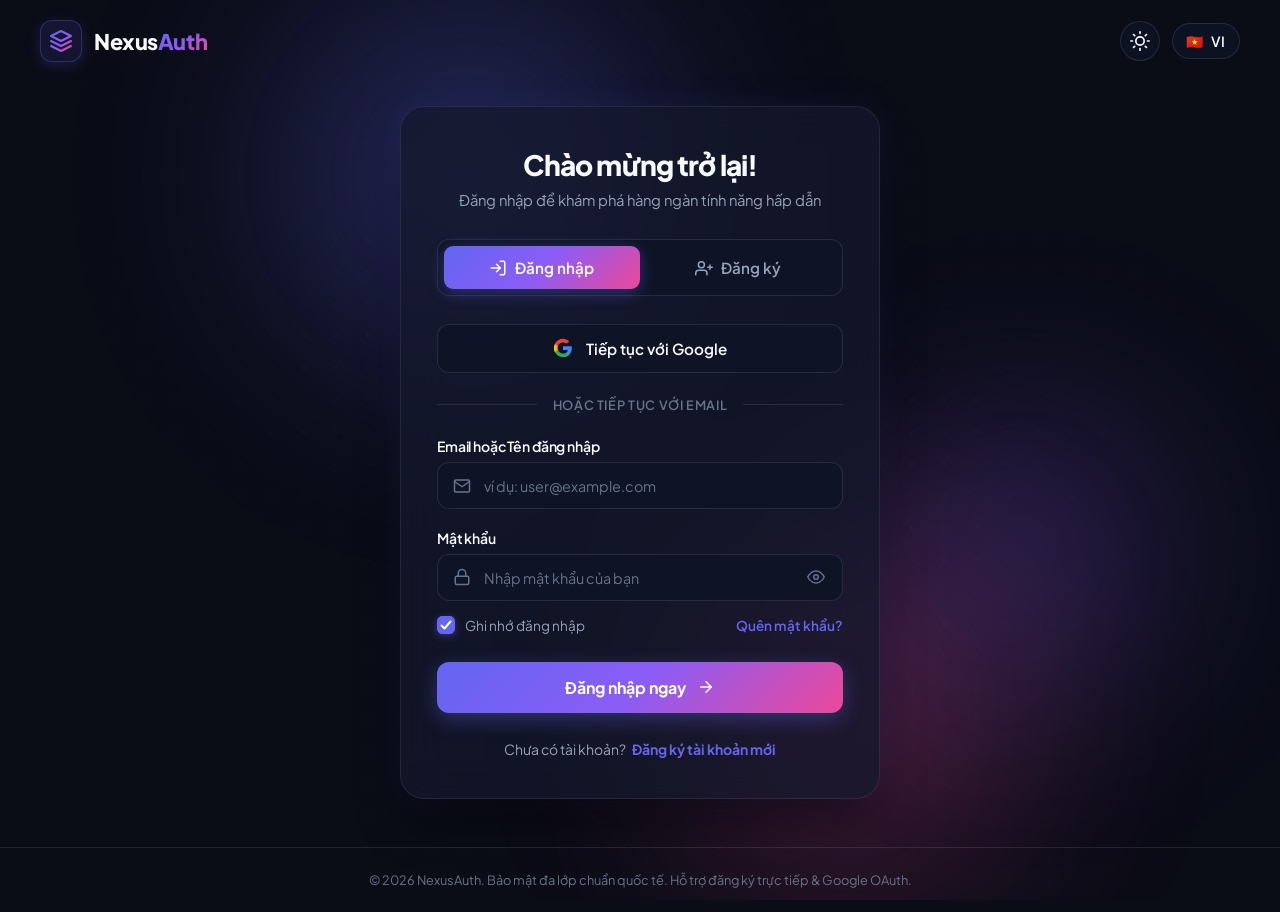
==== index.html @ 8d7abe63 "feat: init authentication system with Google OAuth and modern glassmorphism UI" ====
<!DOCTYPE html>
<html lang="vi" data-theme="dark">
<head>
  <meta charset="UTF-8">
  <meta name="viewport" content="width=device-width, initial-scale=1.0">
  <meta name="description" content="Trang đăng nhập và đăng ký tài khoản hiện đại, an toàn. Hỗ trợ đăng nhập nhanh bằng Google hoặc tạo tài khoản mới với email.">
  <meta name="keywords" content="đăng nhập, đăng ký, google sign-in, authentication, nexus auth">
  <meta name="author" content="NexusAuth Team">
  <title>NexusAuth - Đăng Nhập & Đăng Ký Tài Khoản</title>

  <!-- Google Fonts: Plus Jakarta Sans -->
  <link rel="preconnect" href="https://fonts.googleapis.com">
  <link rel="preconnect" href="https://fonts.gstatic.com" crossorigin>
  <link href="https://fonts.googleapis.com/css2?family=Plus+Jakarta+Sans:wght@300;400;500;600;700;800&display=swap" rel="stylesheet">

  <link rel="stylesheet" href="style.css">
</head>
<body>

  <!-- Dynamic Animated Background Elements -->
  <div class="ambient-bg" aria-hidden="true">
    <div class="glow-orb orb-1"></div>
    <div class="glow-orb orb-2"></div>
    <div class="glow-orb orb-3"></div>
    <div class="grid-overlay"></div>
  </div>

  <!-- Top Navigation Bar -->
  <header class="app-header">
    <div class="brand-container">
      <div class="brand-logo" id="brand-logo">
        <svg width="24" height="24" viewBox="0 0 24 24" fill="none" xmlns="http://www.w3.org/2000/svg">
          <path d="M12 2L2 7L12 12L22 7L12 2Z" stroke="url(#logo-grad)" stroke-width="2" stroke-linecap="round" stroke-linejoin="round"/>
          <path d="M2 17L12 22L22 17" stroke="url(#logo-grad)" stroke-width="2" stroke-linecap="round" stroke-linejoin="round"/>
          <path d="M2 12L12 17L22 12" stroke="url(#logo-grad)" stroke-width="2" stroke-linecap="round" stroke-linejoin="round"/>
          <defs>
            <linearGradient id="logo-grad" x1="2" y1="2" x2="22" y2="22" gradientUnits="userSpaceOnUse">
              <stop stop-color="#6366F1"/>
              <stop offset="0.5" stop-color="#8B5CF6"/>
              <stop offset="1" stop-color="#EC4899"/>
            </linearGradient>
          </defs>
        </svg>
      </div>
      <span class="brand-name">Nexus<span class="brand-accent">Auth</span></span>
    </div>

    <div class="header-actions">
      <!-- Theme Switcher -->
      <button class="icon-btn" id="theme-toggle" title="Đổi giao diện Sáng / Tối" aria-label="Đổi giao diện">
        <svg class="sun-icon" width="20" height="20" viewBox="0 0 24 24" fill="none" stroke="currentColor" stroke-width="2" stroke-linecap="round" stroke-linejoin="round">
          <circle cx="12" cy="12" r="5"></circle>
          <line x1="12" y1="1" x2="12" y2="3"></line>
          <line x1="12" y1="21" x2="12" y2="23"></line>
          <line x1="4.22" y1="4.22" x2="5.64" y2="5.64"></line>
          <line x1="18.36" y1="18.36" x2="19.78" y2="19.78"></line>
          <line x1="1" y1="12" x2="3" y2="12"></line>
          <line x1="21" y1="12" x2="23" y2="12"></line>
          <line x1="4.22" y1="19.78" x2="5.64" y2="18.36"></line>
          <line x1="18.36" y1="5.64" x2="19.78" y2="4.22"></line>
        </svg>
        <svg class="moon-icon" width="20" height="20" viewBox="0 0 24 24" fill="none" stroke="currentColor" stroke-width="2" stroke-linecap="round" stroke-linejoin="round">
          <path d="M21 12.79A9 9 0 1 1 11.21 3 7 7 0 0 0 21 12.79z"></path>
        </svg>
      </button>

      <!-- Language Switcher Pill -->
      <button class="lang-pill" id="lang-toggle" title="Chuyển đổi ngôn ngữ">
        <span class="lang-flag">🇻🇳</span>
        <span class="lang-text">VI</span>
      </button>
    </div>
  </header>

  <!-- Main Authentication Container -->
  <main class="main-wrapper">

    <!-- Card: Authentication (Login & Register) -->
    <section class="auth-card" id="auth-card">

      <!-- Header within Card -->
      <div class="card-header">
        <h1 class="card-title" id="card-main-title">Chào mừng trở lại!</h1>
        <p class="card-subtitle" id="card-sub-title">Đăng nhập để khám phá hàng ngàn tính năng hấp dẫn</p>
      </div>

      <!-- Tab Switcher Segmented Control -->
      <div class="tabs-container" role="tablist" aria-label="Chọn hình thức xác thực">
        <div class="tab-glider" id="tab-glider"></div>
        <button class="tab-btn active" id="tab-login" role="tab" aria-selected="true" aria-controls="form-login">
          <svg width="18" height="18" viewBox="0 0 24 24" fill="none" stroke="currentColor" stroke-width="2" stroke-linecap="round" stroke-linejoin="round">
            <path d="M15 3h4a2 2 0 0 1 2 2v14a2 2 0 0 1-2 2h-4"></path>
            <polyline points="10 17 15 12 10 7"></polyline>
            <line x1="15" y1="12" x2="3" y2="12"></line>
          </svg>
          <span>Đăng nhập</span>
        </button>
        <button class="tab-btn" id="tab-register" role="tab" aria-selected="false" aria-controls="form-register">
          <svg width="18" height="18" viewBox="0 0 24 24" fill="none" stroke="currentColor" stroke-width="2" stroke-linecap="round" stroke-linejoin="round">
            <path d="M16 21v-2a4 4 0 0 0-4-4H5a4 4 0 0 0-4 4v2"></path>
            <circle cx="8.5" cy="7.5" r="4"></circle>
            <line x1="20" y1="8" x2="20" y2="14"></line>
            <line x1="23" y1="11" x2="17" y2="11"></line>
          </svg>
          <span>Đăng ký</span>
        </button>
      </div>

      <!-- Social Login: Google Button -->
      <div class="social-auth-section">
        <button type="button" class="google-btn" id="btn-google-auth">
          <svg class="google-svg" viewBox="0 0 24 24" width="20" height="20" xmlns="http://www.w3.org/2000/svg">
            <path d="M22.56 12.25c0-.78-.07-1.53-.2-2.25H12v4.26h5.92c-.26 1.37-1.04 2.53-2.21 3.31v2.77h3.57c2.08-1.92 3.28-4.74 3.28-8.09z" fill="#4285F4"/>
            <path d="M12 23c2.97 0 5.46-.98 7.28-2.66l-3.57-2.77c-.98.66-2.23 1.06-3.71 1.06-2.86 0-5.29-1.93-6.16-4.53H2.18v2.84C3.99 20.53 7.7 23 12 23z" fill="#34A853"/>
            <path d="M5.84 14.09c-.22-.66-.35-1.36-.35-2.09s.13-1.43.35-2.09V7.06H2.18C1.43 8.55 1 10.22 1 12s.43 3.45 1.18 4.94l2.85-2.22.81-.63z" fill="#FBBC05"/>
            <path d="M12 5.38c1.62 0 3.06.56 4.21 1.64l3.15-3.15C17.45 2.09 14.97 1 12 1 7.7 1 3.99 3.47 2.18 7.06l3.66 2.84c.87-2.6 3.3-4.52 6.16-4.52z" fill="#EA4335"/>
          </svg>
          <span id="google-btn-label">Tiếp tục với Google</span>
        </button>
      </div>

      <!-- Divider -->
      <div class="divider">
        <span class="divider-line"></span>
        <span class="divider-text" id="divider-text">hoặc tiếp tục với email</span>
        <span class="divider-line"></span>
      </div>

      <!-- Form 1: LOGIN -->
      <form class="auth-form active" id="form-login" novalidate>
        <!-- Email / Username Input -->
        <div class="input-group" id="login-email-group">
          <label for="login-email" class="input-label">Email hoặc Tên đăng nhập</label>
          <div class="input-field-wrapper">
            <span class="input-icon">
              <svg width="18" height="18" viewBox="0 0 24 24" fill="none" stroke="currentColor" stroke-width="2" stroke-linecap="round" stroke-linejoin="round">
                <path d="M4 4h16c1.1 0 2 .9 2 2v12c0 1.1-.9 2-2 2H4c-1.1 0-2-.9-2-2V6c0-1.1.9-2 2-2z"></path>
                <polyline points="22,6 12,13 2,6"></polyline>
              </svg>
            </span>
            <input 
              type="text" 
              id="login-email" 
              class="form-input" 
              placeholder="ví dụ: user@example.com" 
              autocomplete="username" 
              required
            >
          </div>
          <span class="input-error-msg" id="login-email-error"></span>
        </div>

        <!-- Password Input -->
        <div class="input-group" id="login-password-group">
          <label for="login-password" class="input-label">Mật khẩu</label>
          <div class="input-field-wrapper">
            <span class="input-icon">
              <svg width="18" height="18" viewBox="0 0 24 24" fill="none" stroke="currentColor" stroke-width="2" stroke-linecap="round" stroke-linejoin="round">
                <rect x="3" y="11" width="18" height="11" rx="2" ry="2"></rect>
                <path d="M7 11V7a5 5 0 0 1 10 0v4"></path>
              </svg>
            </span>
            <input 
              type="password" 
              id="login-password" 
              class="form-input" 
              placeholder="Nhập mật khẩu của bạn" 
              autocomplete="current-password" 
              required
            >
            <button type="button" class="btn-toggle-pw" id="toggle-login-pw" aria-label="Hiện/ẩn mật khẩu">
              <svg class="icon-eye-open" width="18" height="18" viewBox="0 0 24 24" fill="none" stroke="currentColor" stroke-width="2" stroke-linecap="round" stroke-linejoin="round">
                <path d="M1 12s4-8 11-8 11 8 11 8-4 8-11 8-11-8-11-8z"></path>
                <circle cx="12" cy="12" r="3"></circle>
              </svg>
              <svg class="icon-eye-closed" width="18" height="18" viewBox="0 0 24 24" fill="none" stroke="currentColor" stroke-width="2" stroke-linecap="round" stroke-linejoin="round" style="display:none;">
                <path d="M17.94 17.94A10.07 10.07 0 0 1 12 20c-7 0-11-8-11-8a18.45 18.45 0 0 1 5.06-5.94M9.9 4.24A9.12 9.12 0 0 1 12 4c7 0 11 8 11 8a18.5 18.5 0 0 1-2.16 3.19m-6.72-1.07a3 3 0 1 1-4.24-4.24"></path>
                <line x1="1" y1="1" x2="23" y2="23"></line>
              </svg>
            </button>
          </div>
          <span class="input-error-msg" id="login-password-error"></span>
        </div>

        <!-- Remember Me & Forgot Password Row -->
        <div class="form-options">
          <label class="custom-checkbox">
            <input type="checkbox" id="remember-me" checked>
            <span class="checkbox-box">
              <svg width="12" height="10" viewBox="0 0 12 10" fill="none" stroke="currentColor" stroke-width="2" stroke-linecap="round" stroke-linejoin="round">
                <polyline points="1.5 5.5 4.5 8.5 10.5 1.5"></polyline>
              </svg>
            </span>
            <span class="checkbox-label">Ghi nhớ đăng nhập</span>
          </label>
          <a href="#" class="forgot-link" id="link-forgot-pw">Quên mật khẩu?</a>
        </div>

        <!-- Submit Button -->
        <button type="submit" class="submit-btn" id="btn-submit-login">
          <span class="btn-text">Đăng nhập ngay</span>
          <span class="btn-loader" style="display:none;">
            <svg class="spinner" viewBox="0 0 24 24">
              <circle class="path" cx="12" cy="12" r="10" fill="none" stroke-width="3"></circle>
            </svg>
          </span>
          <svg class="btn-arrow" width="18" height="18" viewBox="0 0 24 24" fill="none" stroke="currentColor" stroke-width="2" stroke-linecap="round" stroke-linejoin="round">
            <line x1="5" y1="12" x2="19" y2="12"></line>
            <polyline points="12 5 19 12 12 19"></polyline>
          </svg>
        </button>

        <!-- Switch Tab Hint -->
        <p class="form-switch-prompt">
          Chưa có tài khoản? 
          <a href="#" class="switch-link" id="link-to-register">Đăng ký tài khoản mới</a>
        </p>
      </form>

      <!-- Form 2: REGISTER -->
      <form class="auth-form" id="form-register" novalidate>
        <!-- Full Name Input -->
        <div class="input-group" id="reg-name-group">
          <label for="reg-name" class="input-label">Họ và tên</label>
          <div class="input-field-wrapper">
            <span class="input-icon">
              <svg width="18" height="18" viewBox="0 0 24 24" fill="none" stroke="currentColor" stroke-width="2" stroke-linecap="round" stroke-linejoin="round">
                <path d="M20 21v-2a4 4 0 0 0-4-4H8a4 4 0 0 0-4 4v2"></path>
                <circle cx="12" cy="7" r="4"></circle>
              </svg>
            </span>
            <input 
              type="text" 
              id="reg-name" 
              class="form-input" 
              placeholder="ví dụ: Nguyễn Văn An" 
              autocomplete="name" 
              required
            >
          </div>
          <span class="input-error-msg" id="reg-name-error"></span>
        </div>

        <!-- Email Input -->
        <div class="input-group" id="reg-email-group">
          <label for="reg-email" class="input-label">Địa chỉ Email</label>
          <div class="input-field-wrapper">
            <span class="input-icon">
              <svg width="18" height="18" viewBox="0 0 24 24" fill="none" stroke="currentColor" stroke-width="2" stroke-linecap="round" stroke-linejoin="round">
                <path d="M4 4h16c1.1 0 2 .9 2 2v12c0 1.1-.9 2-2 2H4c-1.1 0-2-.9-2-2V6c0-1.1.9-2 2-2z"></path>
                <polyline points="22,6 12,13 2,6"></polyline>
              </svg>
            </span>
            <input 
              type="email" 
              id="reg-email" 
              class="form-input" 
              placeholder="ví dụ: name@domain.com" 
              autocomplete="email" 
              required
            >
          </div>
          <span class="input-error-msg" id="reg-email-error"></span>
        </div>

        <!-- Password Input -->
        <div class="input-group" id="reg-password-group">
          <label for="reg-password" class="input-label">Mật khẩu mới</label>
          <div class="input-field-wrapper">
            <span class="input-icon">
              <svg width="18" height="18" viewBox="0 0 24 24" fill="none" stroke="currentColor" stroke-width="2" stroke-linecap="round" stroke-linejoin="round">
                <rect x="3" y="11" width="18" height="11" rx="2" ry="2"></rect>
                <path d="M7 11V7a5 5 0 0 1 10 0v4"></path>
              </svg>
            </span>
            <input 
              type="password" 
              id="reg-password" 
              class="form-input" 
              placeholder="Tối thiểu 8 ký tự, có số và chữ hoa" 
              autocomplete="new-password" 
              required
            >
            <button type="button" class="btn-toggle-pw" id="toggle-reg-pw" aria-label="Hiện/ẩn mật khẩu">
              <svg class="icon-eye-open" width="18" height="18" viewBox="0 0 24 24" fill="none" stroke="currentColor" stroke-width="2" stroke-linecap="round" stroke-linejoin="round">
                <path d="M1 12s4-8 11-8 11 8 11 8-4 8-11 8-11-8-11-8z"></path>
                <circle cx="12" cy="12" r="3"></circle>
              </svg>
              <svg class="icon-eye-closed" width="18" height="18" viewBox="0 0 24 24" fill="none" stroke="currentColor" stroke-width="2" stroke-linecap="round" stroke-linejoin="round" style="display:none;">
                <path d="M17.94 17.94A10.07 10.07 0 0 1 12 20c-7 0-11-8-11-8a18.45 18.45 0 0 1 5.06-5.94M9.9 4.24A9.12 9.12 0 0 1 12 4c7 0 11 8 11 8a18.5 18.5 0 0 1-2.16 3.19m-6.72-1.07a3 3 0 1 1-4.24-4.24"></path>
                <line x1="1" y1="1" x2="23" y2="23"></line>
              </svg>
            </button>
          </div>

          <!-- Password Strength Indicator -->
          <div class="pw-strength-meter" id="pw-strength-meter">
            <div class="strength-bars">
              <div class="bar bar-1"></div>
              <div class="bar bar-2"></div>
              <div class="bar bar-3"></div>
              <div class="bar bar-4"></div>
            </div>
            <div class="strength-status">
              <span class="strength-label">Độ mạnh mật khẩu:</span>
              <span class="strength-text" id="strength-text">Chưa nhập</span>
            </div>
          </div>

          <span class="input-error-msg" id="reg-password-error"></span>
        </div>

        <!-- Confirm Password Input -->
        <div class="input-group" id="reg-confirm-group">
          <label for="reg-confirm-pw" class="input-label">Xác nhận mật khẩu</label>
          <div class="input-field-wrapper">
            <span class="input-icon">
              <svg width="18" height="18" viewBox="0 0 24 24" fill="none" stroke="currentColor" stroke-width="2" stroke-linecap="round" stroke-linejoin="round">
                <path d="M12 22s8-4 8-10V5l-8-3-8 3v7c0 6 8 10 8 10z"></path>
              </svg>
            </span>
            <input 
              type="password" 
              id="reg-confirm-pw" 
              class="form-input" 
              placeholder="Nhập lại mật khẩu vừa đặt" 
              autocomplete="new-password" 
              required
            >
            <span class="match-icon" id="pw-match-icon" style="display:none;">
              <svg width="16" height="16" viewBox="0 0 24 24" fill="none" stroke="#10B981" stroke-width="2.5" stroke-linecap="round" stroke-linejoin="round">
                <polyline points="20 6 9 17 4 12"></polyline>
              </svg>
            </span>
          </div>
          <span class="input-error-msg" id="reg-confirm-error"></span>
        </div>

        <!-- Terms & Policy Checkbox -->
        <div class="terms-group">
          <label class="custom-checkbox">
            <input type="checkbox" id="reg-terms" required>
            <span class="checkbox-box">
              <svg width="12" height="10" viewBox="0 0 12 10" fill="none" stroke="currentColor" stroke-width="2" stroke-linecap="round" stroke-linejoin="round">
                <polyline points="1.5 5.5 4.5 8.5 10.5 1.5"></polyline>
              </svg>
            </span>
            <span class="checkbox-label">
              Tôi đồng ý với <a href="#" class="inline-link" id="link-terms">Điều khoản sử dụng</a> và <a href="#" class="inline-link" id="link-privacy">Chính sách bảo mật</a>
            </span>
          </label>
          <span class="input-error-msg" id="reg-terms-error"></span>
        </div>

        <!-- Submit Button -->
        <button type="submit" class="submit-btn register-submit" id="btn-submit-register">
          <span class="btn-text">Đăng ký tài khoản mới</span>
          <span class="btn-loader" style="display:none;">
            <svg class="spinner" viewBox="0 0 24 24">
              <circle class="path" cx="12" cy="12" r="10" fill="none" stroke-width="3"></circle>
            </svg>
          </span>
          <svg class="btn-arrow" width="18" height="18" viewBox="0 0 24 24" fill="none" stroke="currentColor" stroke-width="2" stroke-linecap="round" stroke-linejoin="round">
            <line x1="5" y1="12" x2="19" y2="12"></line>
            <polyline points="12 5 19 12 12 19"></polyline>
          </svg>
        </button>

        <!-- Switch Tab Hint -->
        <p class="form-switch-prompt">
          Đã có tài khoản? 
          <a href="#" class="switch-link" id="link-to-login">Đăng nhập ngay</a>
        </p>
      </form>

    </section>

    <!-- Card: Logged In State (Dashboard Preview) -->
    <section class="auth-card profile-card" id="profile-card" style="display:none;">
      <div class="profile-badge">
        <span class="status-indicator"></span>
        <span>Đã xác thực bảo mật</span>
      </div>

      <div class="profile-avatar-wrap">
        <img src="" alt="Avatar người dùng" class="profile-avatar" id="user-avatar" style="display:none;">
        <div class="profile-avatar-placeholder" id="user-avatar-initials">NA</div>
      </div>

      <h2 class="profile-name" id="user-display-name">Nguyễn Văn An</h2>
      <p class="profile-email" id="user-display-email">nguyenvanan@gmail.com</p>

      <div class="profile-meta-grid">
        <div class="meta-item">
          <span class="meta-label">Phương thức xác thực</span>
          <div class="meta-value" id="user-provider-badge">
            <span class="provider-pill google">Google OAuth</span>
          </div>
        </div>
        <div class="meta-item">
          <span class="meta-label">Trạng thái tài khoản</span>
          <span class="meta-value text-success">Hoạt động bình thường</span>
        </div>
        <div class="meta-item">
          <span class="meta-label">Thời gian đăng nhập</span>
          <span class="meta-value" id="user-login-time">Vừa xong</span>
        </div>
      </div>

      <div class="profile-actions">
        <button type="button" class="btn-dashboard" id="btn-demo-action">
          <svg width="18" height="18" viewBox="0 0 24 24" fill="none" stroke="currentColor" stroke-width="2" stroke-linecap="round" stroke-linejoin="round">
            <rect x="3" y="3" width="7" height="7"></rect>
            <rect x="14" y="3" width="7" height="7"></rect>
            <rect x="14" y="14" width="7" height="7"></rect>
            <rect x="3" y="14" width="7" height="7"></rect>
          </svg>
          <span>Vào Bảng Điều Khiển</span>
        </button>

        <button type="button" class="btn-logout" id="btn-logout">
          <svg width="18" height="18" viewBox="0 0 24 24" fill="none" stroke="currentColor" stroke-width="2" stroke-linecap="round" stroke-linejoin="round">
            <path d="M9 21H5a2 2 0 0 1-2-2V5a2 2 0 0 1 2-2h4"></path>
            <polyline points="16 17 21 12 16 7"></polyline>
            <line x1="21" y1="12" x2="9" y2="12"></line>
          </svg>
          <span>Đăng xuất tài khoản</span>
        </button>
      </div>
    </section>

  </main>

  <!-- Modal: Google OAuth Sign-In Simulation -->
  <div class="modal-backdrop" id="google-modal" aria-hidden="true" style="display:none;">
    <div class="google-dialog" role="dialog" aria-modal="true" aria-labelledby="google-dialog-title">
      <div class="google-dialog-header">
        <svg class="google-svg" viewBox="0 0 24 24" width="28" height="28" xmlns="http://www.w3.org/2000/svg">
          <path d="M22.56 12.25c0-.78-.07-1.53-.2-2.25H12v4.26h5.92c-.26 1.37-1.04 2.53-2.21 3.31v2.77h3.57c2.08-1.92 3.28-4.74 3.28-8.09z" fill="#4285F4"/>
          <path d="M12 23c2.97 0 5.46-.98 7.28-2.66l-3.57-2.77c-.98.66-2.23 1.06-3.71 1.06-2.86 0-5.29-1.93-6.16-4.53H2.18v2.84C3.99 20.53 7.7 23 12 23z" fill="#34A853"/>
          <path d="M5.84 14.09c-.22-.66-.35-1.36-.35-2.09s.13-1.43.35-2.09V7.06H2.18C1.43 8.55 1 10.22 1 12s.43 3.45 1.18 4.94l2.85-2.22.81-.63z" fill="#FBBC05"/>
          <path d="M12 5.38c1.62 0 3.06.56 4.21 1.64l3.15-3.15C17.45 2.09 14.97 1 12 1 7.7 1 3.99 3.47 2.18 7.06l3.66 2.84c.87-2.6 3.3-4.52 6.16-4.52z" fill="#EA4335"/>
        </svg>
        <button class="modal-close-btn" id="close-google-modal" aria-label="Đóng cửa sổ">✕</button>
      </div>

      <h3 class="google-dialog-title" id="google-dialog-title">Đăng nhập bằng Google</h3>
      <p class="google-dialog-sub">Chọn tài khoản để tiếp tục đăng ký hoặc đăng nhập vào <strong class="brand-accent">NexusAuth</strong></p>

      <div class="google-account-list">
        <!-- Account Item 1 -->
        <button class="google-account-item" data-name="Nguyễn Văn A" data-email="nguyenvana.dev@gmail.com" data-avatar="A">
          <div class="account-avatar-circle circle-blue">A</div>
          <div class="account-text">
            <span class="account-name">Nguyễn Văn A</span>
            <span class="account-email">nguyenvana.dev@gmail.com</span>
          </div>
          <svg class="chevron-right" width="16" height="16" viewBox="0 0 24 24" fill="none" stroke="currentColor" stroke-width="2"><polyline points="9 18 15 12 9 6"></polyline></svg>
        </button>

        <!-- Account Item 2 -->
        <button class="google-account-item" data-name="Trần Thị Mai" data-email="maitran.design@gmail.com" data-avatar="M">
          <div class="account-avatar-circle circle-purple">M</div>
          <div class="account-text">
            <span class="account-name">Trần Thị Mai</span>
            <span class="account-email">maitran.design@gmail.com</span>
          </div>
          <svg class="chevron-right" width="16" height="16" viewBox="0 0 24 24" fill="none" stroke="currentColor" stroke-width="2"><polyline points="9 18 15 12 9 6"></polyline></svg>
        </button>

        <!-- Custom Account Option -->
        <button class="google-account-item custom-account-btn" id="btn-custom-google-account">
          <div class="account-avatar-circle circle-gray">
            <svg width="18" height="18" viewBox="0 0 24 24" fill="none" stroke="currentColor" stroke-width="2">
              <path d="M20 21v-2a4 4 0 0 0-4-4H8a4 4 0 0 0-4 4v2"></path>
              <circle cx="12" cy="7" r="4"></circle>
            </svg>
          </div>
          <div class="account-text">
            <span class="account-name">Sử dụng tài khoản Google khác</span>
            <span class="account-email">Nhập email hoặc số điện thoại</span>
          </div>
        </button>
      </div>

      <!-- Custom Google Account Input View (Hidden by default) -->
      <div class="custom-google-view" id="custom-google-view" style="display:none;">
        <div class="input-group">
          <label for="custom-google-input" class="input-label">Email Google của bạn</label>
          <input type="email" id="custom-google-input" class="form-input" placeholder="tenbanca@gmail.com">
        </div>
        <div class="google-custom-actions">
          <button type="button" class="btn-text-back" id="btn-back-account-list">Quay lại danh sách</button>
          <button type="button" class="btn-google-confirm" id="btn-confirm-custom-google">Tiếp tục</button>
        </div>
      </div>

      <div class="google-dialog-footer">
        <p>Để tiếp tục, Google sẽ chia sẻ tên, địa chỉ email, tùy chọn ngôn ngữ và ảnh hồ sơ của bạn với NexusAuth.</p>
      </div>
    </div>
  </div>

  <!-- Modal: Forgot Password -->
  <div class="modal-backdrop" id="forgot-modal" aria-hidden="true" style="display:none;">
    <div class="glass-modal" role="dialog" aria-modal="true" aria-labelledby="forgot-modal-title">
      <div class="modal-top">
        <div class="modal-icon-wrap">
          <svg width="24" height="24" viewBox="0 0 24 24" fill="none" stroke="url(#logo-grad)" stroke-width="2" stroke-linecap="round" stroke-linejoin="round">
            <rect x="3" y="11" width="18" height="11" rx="2" ry="2"></rect>
            <path d="M7 11V7a5 5 0 0 1 10 0v4"></path>
          </svg>
        </div>
        <button class="modal-close-btn" id="close-forgot-modal" aria-label="Đóng">✕</button>
      </div>

      <h3 class="modal-title" id="forgot-modal-title">Khôi phục mật khẩu</h3>
      <p class="modal-desc">Đừng lo lắng! Hãy nhập địa chỉ email đã đăng ký. Chúng tôi sẽ gửi đường dẫn đặt lại mật khẩu trong tích tắc.</p>

      <form id="form-forgot-pw" novalidate>
        <div class="input-group">
          <label for="forgot-email" class="input-label">Email đã đăng ký</label>
          <div class="input-field-wrapper">
            <span class="input-icon">
              <svg width="18" height="18" viewBox="0 0 24 24" fill="none" stroke="currentColor" stroke-width="2">
                <path d="M4 4h16c1.1 0 2 .9 2 2v12c0 1.1-.9 2-2 2H4c-1.1 0-2-.9-2-2V6c0-1.1.9-2 2-2z"></path>
                <polyline points="22,6 12,13 2,6"></polyline>
              </svg>
            </span>
            <input type="email" id="forgot-email" class="form-input" placeholder="ví dụ: ban@domain.com" required>
          </div>
          <span class="input-error-msg" id="forgot-email-error"></span>
        </div>

        <button type="submit" class="submit-btn" id="btn-submit-forgot">
          <span class="btn-text">Gửi liên kết khôi phục</span>
          <span class="btn-loader" style="display:none;">
            <svg class="spinner" viewBox="0 0 24 24">
              <circle class="path" cx="12" cy="12" r="10" fill="none" stroke-width="3"></circle>
            </svg>
          </span>
        </button>
      </form>
    </div>
  </div>

  <!-- Toast Notification Container -->
  <div class="toast-container" id="toast-container" aria-live="polite"></div>

  <!-- Footer Info -->
  <footer class="app-footer">
    <p>© 2026 NexusAuth. Bảo mật đa lớp chuẩn quốc tế. Hỗ trợ đăng ký trực tiếp & Google OAuth.</p>
  </footer>

  <script src="app.js"></script>
</body>
</html>
---- style.css ----
/* ==========================================================================
   NexusAuth - Modern Glassmorphism Authentication UI
   Aesthetic Design System: Dynamic gradients, Glassmorphism, Micro-animations
   ========================================================================== */

:root {
  /* Color Palette - Dark Theme (Default) */
  --bg-primary: #0a0c16;
  --bg-secondary: #111427;
  --card-bg: rgba(20, 24, 45, 0.75);
  --card-border: rgba(255, 255, 255, 0.08);
  --card-border-focus: rgba(99, 102, 241, 0.4);
  
  --text-main: #f8fafc;
  --text-muted: #94a3b8;
  --text-dim: #64748b;
  
  --primary-rgb: 99, 102, 241;
  --primary: #6366f1;
  --primary-hover: #4f46e5;
  --primary-light: rgba(99, 102, 241, 0.15);
  
  --accent-purple: #8b5cf6;
  --accent-pink: #ec4899;
  --accent-gradient: linear-gradient(135deg, #6366f1 0%, #8b5cf6 50%, #ec4899 100%);
  --accent-glow: rgba(99, 102, 241, 0.35);

  --input-bg: rgba(15, 20, 38, 0.85);
  --input-border: rgba(255, 255, 255, 0.1);
  --input-border-hover: rgba(255, 255, 255, 0.2);
  --input-border-focus: #6366f1;
  --input-focus-shadow: 0 0 0 4px rgba(99, 102, 241, 0.2);
  
  --error: #f43f5e;
  --error-bg: rgba(244, 63, 94, 0.12);
  --success: #10b981;
  --success-bg: rgba(16, 185, 129, 0.15);
  --warning: #f59e0b;
  --warning-bg: rgba(245, 158, 11, 0.15);
  
  --card-shadow: 0 25px 50px -12px rgba(0, 0, 0, 0.6), 0 0 35px rgba(99, 102, 241, 0.12);
  --radius-sm: 8px;
  --radius-md: 12px;
  --radius-lg: 16px;
  --radius-xl: 24px;
  --radius-full: 9999px;
  
  --transition: all 0.25s cubic-bezier(0.4, 0, 0.2, 1);
  --transition-slow: all 0.4s cubic-bezier(0.16, 1, 0.3, 1);
}

/* Light Theme Variables */
[data-theme="light"] {
  --bg-primary: #f0f4f9;
  --bg-secondary: #e2e8f0;
  --card-bg: rgba(255, 255, 255, 0.88);
  --card-border: rgba(255, 255, 255, 0.8);
  --card-border-focus: rgba(99, 102, 241, 0.5);
  
  --text-main: #0f172a;
  --text-muted: #475569;
  --text-dim: #94a3b8;
  
  --input-bg: #ffffff;
  --input-border: #cbd5e1;
  --input-border-hover: #94a3b8;
  --input-border-focus: #4f46e5;
  --input-focus-shadow: 0 0 0 4px rgba(79, 70, 229, 0.15);
  
  --card-shadow: 0 20px 40px -15px rgba(99, 102, 241, 0.15), 0 10px 25px rgba(0, 0, 0, 0.05);
}

/* Base Reset & Typography */
* {
  margin: 0;
  padding: 0;
  box-sizing: border-box;
}

body {
  font-family: 'Plus Jakarta Sans', -apple-system, BlinkMacSystemFont, "Segoe UI", Roboto, sans-serif;
  background-color: var(--bg-primary);
  color: var(--text-main);
  min-height: 100vh;
  display: flex;
  flex-direction: column;
  position: relative;
  overflow-x: hidden;
  transition: background-color 0.4s ease, color 0.4s ease;
  -webkit-font-smoothing: antialiased;
}

/* Ambient Animated Glowing Background */
.ambient-bg {
  position: fixed;
  top: 0;
  left: 0;
  width: 100vw;
  height: 100vh;
  overflow: hidden;
  z-index: 0;
  pointer-events: none;
}

.glow-orb {
  position: absolute;
  border-radius: 50%;
  filter: blur(100px);
  opacity: 0.45;
  will-change: transform;
  animation: floatOrb 18s infinite alternate ease-in-out;
}

.orb-1 {
  width: 550px;
  height: 550px;
  background: radial-gradient(circle, #6366f1 0%, rgba(99, 102, 241, 0) 70%);
  top: -100px;
  left: 15%;
  animation-duration: 22s;
}

.orb-2 {
  width: 480px;
  height: 480px;
  background: radial-gradient(circle, #ec4899 0%, rgba(236, 72, 153, 0) 70%);
  bottom: -50px;
  right: 15%;
  animation-duration: 26s;
  animation-delay: -5s;
}

.orb-3 {
  width: 380px;
  height: 380px;
  background: radial-gradient(circle, #8b5cf6 0%, rgba(139, 92, 246, 0) 70%);
  top: 40%;
  left: 65%;
  animation-duration: 18s;
  animation-delay: -9s;
}

.grid-overlay {
  position: absolute;
  inset: 0;
  background-image: radial-gradient(rgba(255, 255, 255, 0.04) 1px, transparent 1px);
  background-size: 32px 32px;
  mask-image: radial-gradient(circle at center, black 40%, transparent 90%);
}

[data-theme="light"] .grid-overlay {
  background-image: radial-gradient(rgba(0, 0, 0, 0.04) 1px, transparent 1px);
}

@keyframes floatOrb {
  0% { transform: translate(0, 0) scale(1); }
  50% { transform: translate(40px, 30px) scale(1.08); }
  100% { transform: translate(-30px, 50px) scale(0.95); }
}

/* Header Styles */
.app-header {
  position: relative;
  z-index: 10;
  display: flex;
  justify-content: space-between;
  align-items: center;
  padding: 1.25rem 2.5rem;
  max-width: 1280px;
  margin: 0 auto;
  width: 100%;
}

.brand-container {
  display: flex;
  align-items: center;
  gap: 0.75rem;
  text-decoration: none;
  cursor: pointer;
}

.brand-logo {
  width: 42px;
  height: 42px;
  display: flex;
  align-items: center;
  justify-content: center;
  background: rgba(99, 102, 241, 0.12);
  border: 1px solid rgba(99, 102, 241, 0.3);
  border-radius: var(--radius-md);
  box-shadow: 0 4px 15px rgba(99, 102, 241, 0.2);
  transition: var(--transition);
}

.brand-container:hover .brand-logo {
  transform: rotate(5deg) scale(1.05);
  box-shadow: 0 6px 20px rgba(99, 102, 241, 0.4);
}

.brand-name {
  font-size: 1.35rem;
  font-weight: 800;
  letter-spacing: -0.02em;
  color: var(--text-main);
}

.brand-accent {
  background: var(--accent-gradient);
  -webkit-background-clip: text;
  -webkit-text-fill-color: transparent;
}

.header-actions {
  display: flex;
  align-items: center;
  gap: 0.75rem;
}

.icon-btn, .lang-pill {
  background: var(--input-bg);
  border: 1px solid var(--input-border);
  color: var(--text-main);
  padding: 0.5rem 0.85rem;
  border-radius: var(--radius-full);
  display: flex;
  align-items: center;
  gap: 0.5rem;
  cursor: pointer;
  font-family: inherit;
  font-size: 0.875rem;
  font-weight: 600;
  transition: var(--transition);
  backdrop-filter: blur(10px);
}

.icon-btn {
  width: 40px;
  height: 40px;
  padding: 0;
  justify-content: center;
}

.icon-btn:hover, .lang-pill:hover {
  border-color: var(--primary);
  transform: translateY(-1px);
  box-shadow: 0 4px 12px rgba(99, 102, 241, 0.15);
}

/* Theme icon toggling */
[data-theme="dark"] .sun-icon { display: block; }
[data-theme="dark"] .moon-icon { display: none; }
[data-theme="light"] .sun-icon { display: none; }
[data-theme="light"] .moon-icon { display: block; }

/* Main Wrapper */
.main-wrapper {
  position: relative;
  z-index: 10;
  flex: 1;
  display: flex;
  align-items: center;
  justify-content: center;
  padding: 1.5rem 1rem 3rem 1rem;
}

/* Authentication Card */
.auth-card {
  width: 100%;
  max-width: 480px;
  background: var(--card-bg);
  border: 1px solid var(--card-border);
  border-radius: var(--radius-xl);
  box-shadow: var(--card-shadow);
  backdrop-filter: blur(24px);
  -webkit-backdrop-filter: blur(24px);
  padding: 2.5rem 2.25rem;
  transition: var(--transition-slow);
  animation: cardAppear 0.6s cubic-bezier(0.16, 1, 0.3, 1) forwards;
}

@keyframes cardAppear {
  0% {
    opacity: 0;
    transform: translateY(20px) scale(0.98);
  }
  100% {
    opacity: 1;
    transform: translateY(0) scale(1);
  }
}

.card-header {
  text-align: center;
  margin-bottom: 1.75rem;
}

.card-title {
  font-size: 1.75rem;
  font-weight: 800;
  letter-spacing: -0.03em;
  margin-bottom: 0.5rem;
  color: var(--text-main);
}

.card-subtitle {
  font-size: 0.925rem;
  color: var(--text-muted);
  line-height: 1.45;
}

/* Tabs Segmented Control */
.tabs-container {
  position: relative;
  display: flex;
  background: var(--input-bg);
  padding: 0.35rem;
  border-radius: var(--radius-md);
  border: 1px solid var(--input-border);
  margin-bottom: 1.75rem;
}

.tab-btn {
  flex: 1;
  display: flex;
  align-items: center;
  justify-content: center;
  gap: 0.5rem;
  padding: 0.75rem 1rem;
  background: transparent;
  border: none;
  border-radius: calc(var(--radius-md) - 3px);
  color: var(--text-muted);
  font-family: inherit;
  font-size: 0.95rem;
  font-weight: 600;
  cursor: pointer;
  position: relative;
  z-index: 2;
  transition: color 0.25s ease;
}

.tab-btn:hover {
  color: var(--text-main);
}

.tab-btn.active {
  color: #ffffff;
}

[data-theme="light"] .tab-btn.active {
  color: #ffffff;
}

.tab-glider {
  position: absolute;
  top: 0.35rem;
  left: 0.35rem;
  bottom: 0.35rem;
  width: calc(50% - 0.35rem);
  background: var(--accent-gradient);
  border-radius: calc(var(--radius-md) - 3px);
  z-index: 1;
  box-shadow: 0 4px 15px rgba(99, 102, 241, 0.4);
  transition: transform 0.3s cubic-bezier(0.16, 1, 0.3, 1);
}

/* Google Social Auth Button */
.social-auth-section {
  margin-bottom: 1.5rem;
}

.google-btn {
  width: 100%;
  display: flex;
  align-items: center;
  justify-content: center;
  gap: 0.85rem;
  padding: 0.85rem 1.25rem;
  background: var(--input-bg);
  border: 1px solid var(--input-border);
  border-radius: var(--radius-md);
  color: var(--text-main);
  font-family: inherit;
  font-size: 0.95rem;
  font-weight: 600;
  cursor: pointer;
  transition: var(--transition);
  position: relative;
  overflow: hidden;
}

.google-btn:hover {
  background: rgba(255, 255, 255, 0.05);
  border-color: rgba(66, 133, 244, 0.5);
  transform: translateY(-2px);
  box-shadow: 0 6px 20px rgba(66, 133, 244, 0.2);
}

[data-theme="light"] .google-btn:hover {
  background: #ffffff;
  border-color: #4285F4;
  box-shadow: 0 6px 20px rgba(66, 133, 244, 0.15);
}

.google-btn:active {
  transform: translateY(0);
}

.google-svg {
  flex-shrink: 0;
  transition: transform 0.2s ease;
}

.google-btn:hover .google-svg {
  transform: scale(1.1);
}

/* Divider */
.divider {
  display: flex;
  align-items: center;
  gap: 1rem;
  margin-bottom: 1.5rem;
}

.divider-line {
  flex: 1;
  height: 1px;
  background: var(--input-border);
}

.divider-text {
  font-size: 0.8rem;
  text-transform: uppercase;
  letter-spacing: 0.05em;
  color: var(--text-dim);
  font-weight: 600;
}

/* Form Styles */
.auth-form {
  display: none;
  flex-direction: column;
  gap: 1.2rem;
  animation: fadeIn 0.3s ease;
}

.auth-form.active {
  display: flex;
}

@keyframes fadeIn {
  from { opacity: 0; transform: translateY(6px); }
  to { opacity: 1; transform: translateY(0); }
}

.input-group {
  display: flex;
  flex-direction: column;
  gap: 0.45rem;
}

.input-label {
  font-size: 0.875rem;
  font-weight: 600;
  color: var(--text-main);
  letter-spacing: -0.01em;
}

.input-field-wrapper {
  position: relative;
  display: flex;
  align-items: center;
}

.input-icon {
  position: absolute;
  left: 1rem;
  color: var(--text-dim);
  display: flex;
  align-items: center;
  pointer-events: none;
  transition: color 0.2s ease;
}

.form-input {
  width: 100%;
  padding: 0.825rem 1rem 0.825rem 2.85rem;
  background: var(--input-bg);
  border: 1px solid var(--input-border);
  border-radius: var(--radius-md);
  color: var(--text-main);
  font-family: inherit;
  font-size: 0.95rem;
  transition: var(--transition);
}

.form-input::placeholder {
  color: var(--text-dim);
  font-size: 0.9rem;
}

.form-input:hover {
  border-color: var(--input-border-hover);
}

.form-input:focus {
  outline: none;
  border-color: var(--input-border-focus);
  box-shadow: var(--input-focus-shadow);
}

.form-input:focus + .btn-toggle-pw,
.input-field-wrapper:focus-within .input-icon {
  color: var(--primary);
}

/* Input Error State */
.input-group.has-error .form-input {
  border-color: var(--error);
  box-shadow: 0 0 0 3px var(--error-bg);
}

.input-error-msg {
  font-size: 0.775rem;
  color: var(--error);
  font-weight: 500;
  min-height: 1rem;
  margin-top: 0.15rem;
  display: none;
}

.input-group.has-error .input-error-msg {
  display: block;
}

/* Password Toggle Button */
.btn-toggle-pw {
  position: absolute;
  right: 0.85rem;
  background: none;
  border: none;
  color: var(--text-dim);
  cursor: pointer;
  display: flex;
  align-items: center;
  padding: 0.25rem;
  transition: color 0.2s ease;
}

.btn-toggle-pw:hover {
  color: var(--text-main);
}

/* Match Icon */
.match-icon {
  position: absolute;
  right: 1rem;
  display: flex;
  align-items: center;
}

/* Password Strength Meter */
.pw-strength-meter {
  display: flex;
  flex-direction: column;
  gap: 0.4rem;
  margin-top: 0.35rem;
}

.strength-bars {
  display: flex;
  gap: 0.35rem;
  height: 4px;
}

.bar {
  flex: 1;
  height: 100%;
  background: rgba(255, 255, 255, 0.1);
  border-radius: var(--radius-full);
  transition: background-color 0.3s ease;
}

[data-theme="light"] .bar {
  background: #e2e8f0;
}

.strength-status {
  display: flex;
  justify-content: space-between;
  align-items: center;
  font-size: 0.75rem;
}

.strength-label {
  color: var(--text-dim);
}

.strength-text {
  font-weight: 700;
  color: var(--text-muted);
}

/* Strength Colors */
.pw-weak .bar-1 { background-color: var(--error); }
.pw-weak .strength-text { color: var(--error); }

.pw-fair .bar-1, 
.pw-fair .bar-2 { background-color: var(--warning); }
.pw-fair .strength-text { color: var(--warning); }

.pw-good .bar-1, 
.pw-good .bar-2, 
.pw-good .bar-3 { background-color: #3b82f6; }
.pw-good .strength-text { color: #3b82f6; }

.pw-strong .bar-1, 
.pw-strong .bar-2, 
.pw-strong .bar-3, 
.pw-strong .bar-4 { background-color: var(--success); }
.pw-strong .strength-text { color: var(--success); }

/* Form Options: Remember me & Forgot Password */
.form-options {
  display: flex;
  align-items: center;
  justify-content: space-between;
  font-size: 0.85rem;
  margin-top: -0.25rem;
}

.custom-checkbox {
  display: inline-flex;
  align-items: center;
  gap: 0.6rem;
  cursor: pointer;
  user-select: none;
}

.custom-checkbox input[type="checkbox"] {
  position: absolute;
  opacity: 0;
  pointer-events: none;
}

.checkbox-box {
  width: 18px;
  height: 18px;
  border-radius: 5px;
  border: 1.5px solid var(--input-border);
  background: var(--input-bg);
  display: flex;
  align-items: center;
  justify-content: center;
  color: #ffffff;
  transition: var(--transition);
  flex-shrink: 0;
}

.checkbox-box svg {
  opacity: 0;
  transform: scale(0.6);
  transition: all 0.2s cubic-bezier(0.4, 0, 0.2, 1);
}

.custom-checkbox input:checked + .checkbox-box {
  background: var(--primary);
  border-color: var(--primary);
  box-shadow: 0 2px 8px rgba(99, 102, 241, 0.4);
}

.custom-checkbox input:checked + .checkbox-box svg {
  opacity: 1;
  transform: scale(1);
}

.checkbox-label {
  color: var(--text-muted);
  font-size: 0.85rem;
}

.forgot-link {
  color: var(--primary);
  text-decoration: none;
  font-weight: 600;
  transition: color 0.2s ease;
}

.forgot-link:hover {
  text-decoration: underline;
  color: var(--accent-pink);
}

/* Terms Group */
.terms-group {
  margin-top: -0.25rem;
}

.inline-link {
  color: var(--primary);
  text-decoration: none;
  font-weight: 600;
}

.inline-link:hover {
  text-decoration: underline;
}

/* Primary Submit Button */
.submit-btn {
  width: 100%;
  display: flex;
  align-items: center;
  justify-content: center;
  gap: 0.65rem;
  padding: 0.95rem 1.5rem;
  margin-top: 0.5rem;
  background: var(--accent-gradient);
  border: none;
  border-radius: var(--radius-md);
  color: #ffffff;
  font-family: inherit;
  font-size: 1rem;
  font-weight: 700;
  cursor: pointer;
  box-shadow: 0 6px 20px rgba(99, 102, 241, 0.35);
  transition: var(--transition);
  position: relative;
  overflow: hidden;
}

.submit-btn:hover {
  transform: translateY(-2px);
  box-shadow: 0 10px 25px rgba(99, 102, 241, 0.5);
  filter: brightness(1.05);
}

.submit-btn:active {
  transform: translateY(0);
}

.submit-btn:disabled {
  opacity: 0.7;
  cursor: not-allowed;
  transform: none;
}

.btn-arrow {
  transition: transform 0.2s ease;
}

.submit-btn:hover .btn-arrow {
  transform: translateX(4px);
}

/* Spinner Loader */
.spinner {
  animation: rotate 1.5s linear infinite;
  width: 20px;
  height: 20px;
}

.spinner .path {
  stroke: #ffffff;
  stroke-linecap: round;
  animation: dash 1.5s ease-in-out infinite;
}

@keyframes rotate {
  100% { transform: rotate(360deg); }
}

@keyframes dash {
  0% {
    stroke-dasharray: 1, 150;
    stroke-dashoffset: 0;
  }
  50% {
    stroke-dasharray: 90, 150;
    stroke-dashoffset: -35;
  }
  100% {
    stroke-dasharray: 90, 150;
    stroke-dashoffset: -124;
  }
}

/* Switch Prompt Hint */
.form-switch-prompt {
  text-align: center;
  font-size: 0.875rem;
  color: var(--text-muted);
  margin-top: 0.5rem;
}

.switch-link {
  color: var(--primary);
  text-decoration: none;
  font-weight: 700;
  margin-left: 0.25rem;
  transition: color 0.2s ease;
}

.switch-link:hover {
  text-decoration: underline;
  color: var(--accent-pink);
}

/* ==========================================================================
   Profile Card (Logged In View)
   ========================================================================== */
.profile-card {
  text-align: center;
  display: flex;
  flex-direction: column;
  align-items: center;
  padding: 3rem 2.25rem;
}

.profile-badge {
  display: inline-flex;
  align-items: center;
  gap: 0.5rem;
  padding: 0.35rem 0.85rem;
  background: var(--success-bg);
  border: 1px solid rgba(16, 185, 129, 0.3);
  border-radius: var(--radius-full);
  font-size: 0.8rem;
  font-weight: 700;
  color: var(--success);
  margin-bottom: 1.5rem;
}

.status-indicator {
  width: 8px;
  height: 8px;
  border-radius: 50%;
  background: var(--success);
  box-shadow: 0 0 10px var(--success);
  animation: pulseGreen 2s infinite;
}

@keyframes pulseGreen {
  0%, 100% { opacity: 1; transform: scale(1); }
  50% { opacity: 0.5; transform: scale(0.85); }
}

.profile-avatar-wrap {
  width: 90px;
  height: 90px;
  border-radius: 50%;
  padding: 4px;
  background: var(--accent-gradient);
  box-shadow: 0 8px 25px rgba(99, 102, 241, 0.35);
  margin-bottom: 1.25rem;
  position: relative;
}

.profile-avatar {
  width: 100%;
  height: 100%;
  border-radius: 50%;
  object-fit: cover;
  background: var(--bg-secondary);
}

.profile-avatar-placeholder {
  width: 100%;
  height: 100%;
  border-radius: 50%;
  background: #1e1b4b;
  color: #a5b4fc;
  display: flex;
  align-items: center;
  justify-content: center;
  font-size: 2rem;
  font-weight: 800;
}

.profile-name {
  font-size: 1.6rem;
  font-weight: 800;
  letter-spacing: -0.02em;
  margin-bottom: 0.35rem;
}

.profile-email {
  font-size: 0.95rem;
  color: var(--text-muted);
  margin-bottom: 2rem;
}

.profile-meta-grid {
  width: 100%;
  display: flex;
  flex-direction: column;
  gap: 0.85rem;
  background: var(--input-bg);
  border: 1px solid var(--input-border);
  border-radius: var(--radius-lg);
  padding: 1.25rem;
  margin-bottom: 2rem;
  text-align: left;
}

.meta-item {
  display: flex;
  justify-content: space-between;
  align-items: center;
  font-size: 0.875rem;
}

.meta-label {
  color: var(--text-dim);
  font-weight: 500;
}

.meta-value {
  font-weight: 600;
  color: var(--text-main);
}

.provider-pill {
  display: inline-flex;
  align-items: center;
  gap: 0.35rem;
  padding: 0.2rem 0.6rem;
  border-radius: var(--radius-sm);
  font-size: 0.75rem;
  font-weight: 700;
}

.provider-pill.google {
  background: rgba(66, 133, 244, 0.15);
  color: #4285F4;
  border: 1px solid rgba(66, 133, 244, 0.3);
}

.provider-pill.email {
  background: var(--primary-light);
  color: var(--primary);
  border: 1px solid rgba(99, 102, 241, 0.3);
}

.text-success {
  color: var(--success);
}

.profile-actions {
  width: 100%;
  display: flex;
  flex-direction: column;
  gap: 0.75rem;
}

.btn-dashboard {
  width: 100%;
  display: flex;
  align-items: center;
  justify-content: center;
  gap: 0.65rem;
  padding: 0.875rem 1.25rem;
  background: var(--accent-gradient);
  border: none;
  border-radius: var(--radius-md);
  color: #ffffff;
  font-family: inherit;
  font-size: 0.95rem;
  font-weight: 700;
  cursor: pointer;
  box-shadow: 0 4px 15px rgba(99, 102, 241, 0.3);
  transition: var(--transition);
}

.btn-dashboard:hover {
  transform: translateY(-2px);
  box-shadow: 0 8px 20px rgba(99, 102, 241, 0.45);
}

.btn-logout {
  width: 100%;
  display: flex;
  align-items: center;
  justify-content: center;
  gap: 0.65rem;
  padding: 0.875rem 1.25rem;
  background: transparent;
  border: 1px solid var(--input-border);
  border-radius: var(--radius-md);
  color: var(--error);
  font-family: inherit;
  font-size: 0.95rem;
  font-weight: 600;
  cursor: pointer;
  transition: var(--transition);
}

.btn-logout:hover {
  background: var(--error-bg);
  border-color: var(--error);
}

/* ==========================================================================
   Modals: Google OAuth & Forgot Password
   ========================================================================== */
.modal-backdrop {
  position: fixed;
  inset: 0;
  background: rgba(0, 0, 0, 0.65);
  backdrop-filter: blur(8px);
  -webkit-backdrop-filter: blur(8px);
  z-index: 100;
  display: flex;
  align-items: center;
  justify-content: center;
  padding: 1rem;
  animation: modalFadeIn 0.25s ease;
}

@keyframes modalFadeIn {
  from { opacity: 0; }
  to { opacity: 1; }
}

.google-dialog, .glass-modal {
  width: 100%;
  max-width: 440px;
  background: var(--card-bg);
  border: 1px solid var(--card-border);
  border-radius: var(--radius-xl);
  box-shadow: 0 30px 60px rgba(0, 0, 0, 0.5);
  padding: 2rem;
  position: relative;
  animation: modalPop 0.3s cubic-bezier(0.16, 1, 0.3, 1);
}

@keyframes modalPop {
  0% { transform: scale(0.92); opacity: 0; }
  100% { transform: scale(1); opacity: 1; }
}

.google-dialog-header {
  display: flex;
  justify-content: space-between;
  align-items: center;
  margin-bottom: 1.25rem;
}

.modal-close-btn {
  background: var(--input-bg);
  border: 1px solid var(--input-border);
  color: var(--text-dim);
  width: 32px;
  height: 32px;
  border-radius: 50%;
  cursor: pointer;
  display: flex;
  align-items: center;
  justify-content: center;
  font-size: 1rem;
  transition: var(--transition);
}

.modal-close-btn:hover {
  color: var(--text-main);
  border-color: var(--primary);
}

.google-dialog-title {
  font-size: 1.35rem;
  font-weight: 700;
  color: var(--text-main);
  margin-bottom: 0.35rem;
}

.google-dialog-sub {
  font-size: 0.875rem;
  color: var(--text-muted);
  line-height: 1.4;
  margin-bottom: 1.5rem;
}

.google-account-list {
  display: flex;
  flex-direction: column;
  gap: 0.65rem;
  margin-bottom: 1.5rem;
}

.google-account-item {
  width: 100%;
  display: flex;
  align-items: center;
  gap: 0.85rem;
  padding: 0.85rem 1rem;
  background: var(--input-bg);
  border: 1px solid var(--input-border);
  border-radius: var(--radius-md);
  cursor: pointer;
  transition: var(--transition);
  text-align: left;
  font-family: inherit;
}

.google-account-item:hover {
  background: rgba(255, 255, 255, 0.06);
  border-color: #4285F4;
  transform: translateX(4px);
}

[data-theme="light"] .google-account-item:hover {
  background: #f8fafc;
}

.account-avatar-circle {
  width: 40px;
  height: 40px;
  border-radius: 50%;
  display: flex;
  align-items: center;
  justify-content: center;
  font-weight: 700;
  color: #ffffff;
  flex-shrink: 0;
}

.circle-blue { background: #3b82f6; }
.circle-purple { background: #8b5cf6; }
.circle-gray { background: #475569; }

.account-text {
  flex: 1;
  display: flex;
  flex-direction: column;
}

.account-name {
  font-size: 0.925rem;
  font-weight: 600;
  color: var(--text-main);
}

.account-email {
  font-size: 0.8rem;
  color: var(--text-dim);
}

.chevron-right {
  color: var(--text-dim);
  transition: transform 0.2s;
}

.google-account-item:hover .chevron-right {
  transform: translateX(3px);
  color: var(--primary);
}

.custom-google-view {
  display: flex;
  flex-direction: column;
  gap: 1rem;
  margin-bottom: 1.5rem;
}

.google-custom-actions {
  display: flex;
  justify-content: space-between;
  align-items: center;
}

.btn-text-back {
  background: none;
  border: none;
  color: var(--text-dim);
  font-family: inherit;
  font-size: 0.85rem;
  font-weight: 600;
  cursor: pointer;
}

.btn-text-back:hover {
  color: var(--text-main);
  text-decoration: underline;
}

.btn-google-confirm {
  background: #4285F4;
  border: none;
  color: #ffffff;
  padding: 0.65rem 1.25rem;
  border-radius: var(--radius-sm);
  font-family: inherit;
  font-weight: 600;
  font-size: 0.875rem;
  cursor: pointer;
  transition: var(--transition);
}

.btn-google-confirm:hover {
  background: #3367d6;
}

.google-dialog-footer {
  font-size: 0.75rem;
  color: var(--text-dim);
  line-height: 1.45;
  border-top: 1px solid var(--input-border);
  padding-top: 1rem;
}

/* Forgot Password Modal */
.modal-top {
  display: flex;
  justify-content: space-between;
  align-items: center;
  margin-bottom: 1rem;
}

.modal-icon-wrap {
  width: 44px;
  height: 44px;
  border-radius: var(--radius-md);
  background: var(--primary-light);
  display: flex;
  align-items: center;
  justify-content: center;
}

.modal-title {
  font-size: 1.4rem;
  font-weight: 800;
  letter-spacing: -0.02em;
  margin-bottom: 0.5rem;
}

.modal-desc {
  font-size: 0.9rem;
  color: var(--text-muted);
  line-height: 1.5;
  margin-bottom: 1.5rem;
}

/* ==========================================================================
   Toast Notification System
   ========================================================================== */
.toast-container {
  position: fixed;
  top: 1.5rem;
  right: 1.5rem;
  display: flex;
  flex-direction: column;
  gap: 0.75rem;
  z-index: 999;
  max-width: 380px;
  width: calc(100vw - 3rem);
  pointer-events: none;
}

.toast {
  pointer-events: auto;
  display: flex;
  align-items: flex-start;
  gap: 0.85rem;
  padding: 1rem 1.25rem;
  background: var(--card-bg);
  border: 1px solid var(--card-border);
  border-radius: var(--radius-md);
  box-shadow: 0 15px 35px rgba(0, 0, 0, 0.4);
  backdrop-filter: blur(16px);
  -webkit-backdrop-filter: blur(16px);
  animation: toastSlideIn 0.35s cubic-bezier(0.16, 1, 0.3, 1) forwards;
  transition: transform 0.25s ease, opacity 0.25s ease;
  position: relative;
  overflow: hidden;
}

@keyframes toastSlideIn {
  from {
    opacity: 0;
    transform: translateX(60px);
  }
  to {
    opacity: 1;
    transform: translateX(0);
  }
}

.toast.toast-leave {
  opacity: 0;
  transform: translateX(40px);
}

.toast-icon {
  flex-shrink: 0;
  margin-top: 2px;
}

.toast-content {
  flex: 1;
}

.toast-title {
  font-size: 0.9rem;
  font-weight: 700;
  color: var(--text-main);
  margin-bottom: 0.2rem;
}

.toast-message {
  font-size: 0.825rem;
  color: var(--text-muted);
  line-height: 1.4;
}

.toast-close {
  background: none;
  border: none;
  color: var(--text-dim);
  cursor: pointer;
  padding: 0;
  font-size: 1rem;
}

.toast.toast-success { border-left: 4px solid var(--success); }
.toast.toast-error { border-left: 4px solid var(--error); }
.toast.toast-warning { border-left: 4px solid var(--warning); }
.toast.toast-info { border-left: 4px solid var(--primary); }

/* Footer */
.app-footer {
  position: relative;
  z-index: 10;
  text-align: center;
  padding: 1.5rem;
  font-size: 0.8rem;
  color: var(--text-dim);
  border-top: 1px solid var(--input-border);
}

/* ==========================================================================
   Responsive Adaptations
   ========================================================================== */
@media (max-width: 640px) {
  .app-header {
    padding: 1rem 1.25rem;
  }
  
  .auth-card {
    padding: 2rem 1.5rem;
    border-radius: var(--radius-lg);
  }

  .card-title {
    font-size: 1.5rem;
  }

  .toast-container {
    top: 1rem;
    right: 1rem;
    width: calc(100vw - 2rem);
  }
}
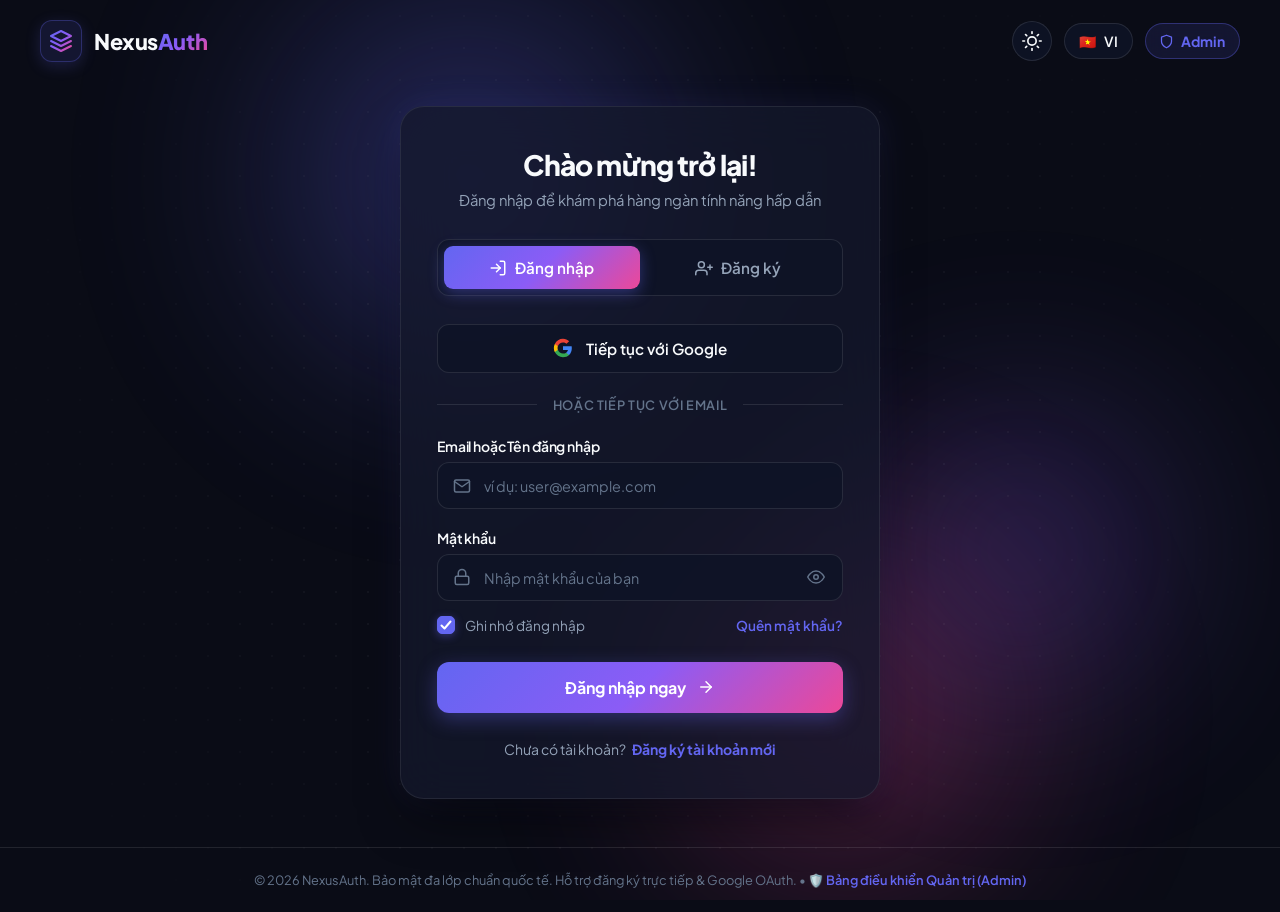
==== commit e7ba6ac9: "feat: them trang tai len tep, admin dashboard voi ma xac nhan dashboard va lien ket Google Drive" ====
--- a/index.html
+++ b/index.html
@@ -69,6 +69,14 @@
         <span class="lang-flag">🇻🇳</span>
         <span class="lang-text">VI</span>
       </button>
+
+      <!-- Admin Dashboard Link -->
+      <a href="admin.html" class="admin-link-btn" title="Khu vực Quản trị viên (Mã xác nhận: dashboard)">
+        <svg width="15" height="15" viewBox="0 0 24 24" fill="none" stroke="currentColor" stroke-width="2" stroke-linecap="round" stroke-linejoin="round">
+          <path d="M12 22s8-4 8-10V5l-8-3-8 3v7c0 6 8 10 8 10z"></path>
+        </svg>
+        <span>Admin</span>
+      </a>
     </div>
   </header>
 
@@ -375,58 +383,355 @@
 
     </section>
 
-    <!-- Card: Logged In State (Dashboard Preview) -->
-    <section class="auth-card profile-card" id="profile-card" style="display:none;">
-      <div class="profile-badge">
-        <span class="status-indicator"></span>
-        <span>Đã xác thực bảo mật</span>
-      </div>
-
-      <div class="profile-avatar-wrap">
-        <img src="" alt="Avatar người dùng" class="profile-avatar" id="user-avatar" style="display:none;">
-        <div class="profile-avatar-placeholder" id="user-avatar-initials">NA</div>
-      </div>
-
-      <h2 class="profile-name" id="user-display-name">Nguyễn Văn An</h2>
-      <p class="profile-email" id="user-display-email">nguyenvanan@gmail.com</p>
-
-      <div class="profile-meta-grid">
-        <div class="meta-item">
-          <span class="meta-label">Phương thức xác thực</span>
-          <div class="meta-value" id="user-provider-badge">
-            <span class="provider-pill google">Google OAuth</span>
-          </div>
-        </div>
-        <div class="meta-item">
-          <span class="meta-label">Trạng thái tài khoản</span>
-          <span class="meta-value text-success">Hoạt động bình thường</span>
-        </div>
-        <div class="meta-item">
-          <span class="meta-label">Thời gian đăng nhập</span>
-          <span class="meta-value" id="user-login-time">Vừa xong</span>
-        </div>
-      </div>
-
-      <div class="profile-actions">
-        <button type="button" class="btn-dashboard" id="btn-demo-action">
-          <svg width="18" height="18" viewBox="0 0 24 24" fill="none" stroke="currentColor" stroke-width="2" stroke-linecap="round" stroke-linejoin="round">
-            <rect x="3" y="3" width="7" height="7"></rect>
-            <rect x="14" y="3" width="7" height="7"></rect>
-            <rect x="14" y="14" width="7" height="7"></rect>
-            <rect x="3" y="14" width="7" height="7"></rect>
-          </svg>
-          <span>Vào Bảng Điều Khiển</span>
-        </button>
-
-        <button type="button" class="btn-logout" id="btn-logout">
-          <svg width="18" height="18" viewBox="0 0 24 24" fill="none" stroke="currentColor" stroke-width="2" stroke-linecap="round" stroke-linejoin="round">
-            <path d="M9 21H5a2 2 0 0 1-2-2V5a2 2 0 0 1 2-2h4"></path>
-            <polyline points="16 17 21 12 16 7"></polyline>
-            <line x1="21" y1="12" x2="9" y2="12"></line>
-          </svg>
-          <span>Đăng xuất tài khoản</span>
-        </button>
-      </div>
+    <!-- Card: Logged In State (Data Upload & Management Dashboard) -->
+    <section class="dashboard-wrapper" id="dashboard-card" style="display:none;">
+      
+      <!-- Top Bar: User Profile Summary & Actions -->
+      <header class="dash-top-bar">
+        <div class="dash-user-info">
+          <div class="dash-avatar-wrap">
+            <img src="" alt="Avatar" class="dash-avatar-img" id="dash-user-avatar" style="display:none;">
+            <div class="dash-avatar-initials" id="dash-user-initials">NA</div>
+          </div>
+          <div class="dash-user-text">
+            <div class="dash-greeting-row">
+              <h2 class="dash-greeting">Xin chào, <span class="highlight-name" id="dash-user-name">Nguyễn Văn An</span>! 👋</h2>
+              <span class="badge-status-online"><span class="dot-pulse"></span> Trực tuyến</span>
+            </div>
+            <div class="dash-meta-row">
+              <span class="dash-email" id="dash-user-email">nguyenvanan@gmail.com</span>
+              <span class="meta-sep">•</span>
+              <span class="badge-provider" id="dash-user-provider">Google OAuth</span>
+              <span class="meta-sep">•</span>
+              <span class="badge-security">🔒 Mã hóa AES-256</span>
+            </div>
+          </div>
+        </div>
+
+        <div class="dash-actions">
+          <a href="admin.html" class="btn-dash-admin" title="Bảng điều khiển Quản trị viên (Mã xác nhận: dashboard)">
+            <svg width="18" height="18" viewBox="0 0 24 24" fill="none" stroke="currentColor" stroke-width="2" stroke-linecap="round" stroke-linejoin="round">
+              <path d="M12 22s8-4 8-10V5l-8-3-8 3v7c0 6 8 10 8 10z"></path>
+            </svg>
+            <span>Admin</span>
+          </a>
+          <button type="button" class="btn-dash-profile" id="btn-open-profile-modal" title="Xem chi tiết tài khoản">
+            <svg width="18" height="18" viewBox="0 0 24 24" fill="none" stroke="currentColor" stroke-width="2" stroke-linecap="round" stroke-linejoin="round">
+              <path d="M20 21v-2a4 4 0 0 0-4-4H8a4 4 0 0 0-4 4v2"></path>
+              <circle cx="12" cy="7" r="4"></circle>
+            </svg>
+            <span>Hồ Sơ</span>
+          </button>
+          <button type="button" class="btn-dash-logout" id="btn-dash-logout" title="Đăng xuất khỏi phiên làm việc">
+            <svg width="18" height="18" viewBox="0 0 24 24" fill="none" stroke="currentColor" stroke-width="2" stroke-linecap="round" stroke-linejoin="round">
+              <path d="M9 21H5a2 2 0 0 1-2-2V5a2 2 0 0 1 2-2h4"></path>
+              <polyline points="16 17 21 12 16 7"></polyline>
+              <line x1="21" y1="12" x2="9" y2="12"></line>
+            </svg>
+            <span>Đăng xuất</span>
+          </button>
+        </div>
+      </header>
+
+      <!-- Storage & Quick Stats Row -->
+      <div class="dash-stats-grid">
+        <!-- Stat 1: Storage Used -->
+        <div class="dash-stat-card">
+          <div class="stat-card-header">
+            <span class="stat-label">Dung Lượng Đã Dùng</span>
+            <div class="stat-icon-pill icon-blue">
+              <svg width="18" height="18" viewBox="0 0 24 24" fill="none" stroke="currentColor" stroke-width="2" stroke-linecap="round" stroke-linejoin="round">
+                <path d="M22 19a2 2 0 0 1-2 2H4a2 2 0 0 1-2-2V5a2 2 0 0 1 2-2h5l2 3h9a2 2 0 0 1 2 2z"></path>
+              </svg>
+            </div>
+          </div>
+          <div class="stat-value-row">
+            <span class="stat-main-value" id="stat-storage-text">14.8 MB</span>
+            <span class="stat-sub-value">/ 10 GB</span>
+          </div>
+          <div class="stat-progress-bar">
+            <div class="stat-progress-fill" id="stat-storage-bar" style="width: 1.5%;"></div>
+          </div>
+          <div class="stat-footer-text">
+            <span>Còn trống 9.98 GB</span>
+            <span class="text-accent" id="stat-storage-percent">1.5%</span>
+          </div>
+        </div>
+
+        <!-- Stat 2: Total Files -->
+        <div class="dash-stat-card">
+          <div class="stat-card-header">
+            <span class="stat-label">Tổng Số Tệp Dữ Liệu</span>
+            <div class="stat-icon-pill icon-purple">
+              <svg width="18" height="18" viewBox="0 0 24 24" fill="none" stroke="currentColor" stroke-width="2" stroke-linecap="round" stroke-linejoin="round">
+                <path d="M14 2H6a2 2 0 0 0-2 2v16a2 2 0 0 0 2 2h12a2 2 0 0 0 2-2V8z"></path>
+                <polyline points="14 2 14 8 20 8"></polyline>
+                <line x1="16" y1="13" x2="8" y2="13"></line>
+                <line x1="16" y1="17" x2="8" y2="17"></line>
+                <polyline points="10 9 9 9 8 9"></polyline>
+              </svg>
+            </div>
+          </div>
+          <div class="stat-value-row">
+            <span class="stat-main-value" id="stat-files-count">4</span>
+            <span class="stat-sub-value">tệp đã lưu trữ</span>
+          </div>
+          <div class="stat-tags-row">
+            <span class="stat-mini-pill" id="stat-docs-count">2 Tài liệu</span>
+            <span class="stat-mini-pill" id="stat-imgs-count">1 Hình ảnh</span>
+            <span class="stat-mini-pill" id="stat-data-count">1 Bảng dữ liệu</span>
+          </div>
+          <div class="stat-footer-text">
+            <span>Tự động sao lưu đám mây</span>
+            <span class="text-success">Hoạt động tốt</span>
+          </div>
+        </div>
+
+        <!-- Stat 3: Google Drive Cloud Sync -->
+        <div class="dash-stat-card stat-card-drive">
+          <div class="stat-card-header">
+            <span class="stat-label">Đồng Bộ Google Drive</span>
+            <div class="stat-icon-pill icon-drive" style="background: rgba(38, 132, 252, 0.15);">
+              <svg width="22" height="22" viewBox="0 0 87.3 78" xmlns="http://www.w3.org/2000/svg">
+                <path d="m6.6 66.85 3.85 6.65c.8 1.4 1.95 2.5 3.3 3.3l13.75-23.8H1.5c0 1.55.4 3.1 1.2 4.5z" fill="#0066da"/>
+                <path d="m43.65 25-13.75-23.8c-1.35.8-2.5 1.9-3.3 3.3l-25.4 44a9.06 9.06 0 0 0 -1.2 4.5h26z" fill="#00ac47"/>
+                <path d="m73.55 76.8c1.35-.8 2.5-1.9 3.3-3.3l1.6-2.75 7.65-13.25c.8-1.4 1.2-2.95 1.2-4.5h-26.05l5.85 10.1z" fill="#ea4335"/>
+                <path d="m43.65 25 13.75-23.8c-1.35-.8-2.9-1.2-4.5-1.2h-18.5c-1.6 0-3.15.45-4.5 1.2z" fill="#00832d"/>
+                <path d="m59.8 53h-32.3l-13.75 23.8c1.35.8 2.9 1.2 4.5 1.2h50.8c1.6 0 3.15-.45 4.5-1.2z" fill="#2684fc"/>
+                <path d="m73.4 26.5-12.7-22c-.8-1.4-1.95-2.5-3.3-3.3l-13.75 23.8 16.15 28h26.05c0-1.55-.4-3.1-1.2-4.5z" fill="#ffba00"/>
+              </svg>
+            </div>
+          </div>
+          <div class="stat-value-row">
+            <span class="stat-main-value" style="background: linear-gradient(135deg, #2684fc, #00ac47); -webkit-background-clip: text; -webkit-text-fill-color: transparent;">Google Drive</span>
+            <span class="stat-sub-value">Thư mục đã nối</span>
+          </div>
+          <div class="stat-drive-details">
+            <div class="drive-folder-mini">Folder: <code>1Vc0cv2dB-6wLxua...</code></div>
+            <div class="drive-btn-group">
+              <a href="https://drive.google.com/drive/folders/1Vc0cv2dB-6wLxuaEcbv-LjKi7nq3xHXQ" target="_blank" rel="noopener noreferrer" class="btn-open-drive-pill" title="Mở thư mục Google Drive trực tiếp">
+                <span>Mở Drive</span> ↗
+              </a>
+              <button type="button" class="btn-config-drive-pill" id="btn-open-drive-modal" title="Cấu hình đồng bộ Google Drive">
+                ⚙️ Kết nối
+              </button>
+            </div>
+          </div>
+          <div class="stat-footer-text">
+            <span>Trạng thái Drive</span>
+            <span class="text-success" id="drive-stat-status">● Đã liên kết thư mục</span>
+          </div>
+        </div>
+      </div>
+
+      <!-- Main Upload Hub -->
+      <div class="upload-hub-card">
+        <!-- Hub Navigation Tabs -->
+        <div class="hub-tabs-header">
+          <div class="hub-tabs-list">
+            <button type="button" class="hub-tab-btn active" id="tab-mode-files">
+              <svg width="18" height="18" viewBox="0 0 24 24" fill="none" stroke="currentColor" stroke-width="2" stroke-linecap="round" stroke-linejoin="round">
+                <path d="M21 15v4a2 2 0 0 1-2 2H5a2 2 0 0 1-2-2v-4"></path>
+                <polyline points="17 8 12 3 7 8"></polyline>
+                <line x1="12" y1="3" x2="12" y2="15"></line>
+              </svg>
+              <span>Tải Lên Tệp Tin (File Upload)</span>
+            </button>
+            <button type="button" class="hub-tab-btn" id="tab-mode-raw">
+              <svg width="18" height="18" viewBox="0 0 24 24" fill="none" stroke="currentColor" stroke-width="2" stroke-linecap="round" stroke-linejoin="round">
+                <polyline points="16 18 22 12 16 6"></polyline>
+                <polyline points="8 6 2 12 8 18"></polyline>
+              </svg>
+              <span>Nhập Dữ Liệu Trực Tiếp (JSON / CSV / Text)</span>
+            </button>
+          </div>
+          <div class="hub-badge-info">
+            <span class="cloud-icon">☁️</span> Tải lên đám mây bảo mật
+          </div>
+        </div>
+
+        <!-- Mode 1: Drag & Drop File Upload -->
+        <div class="hub-panel active" id="panel-upload-files">
+          <div class="drop-zone" id="drop-zone" tabindex="0" role="button" aria-label="Khu vực kéo thả tệp tải lên">
+            <input type="file" id="file-uploader" multiple style="display: none;">
+            <div class="drop-zone-glow"></div>
+            <div class="drop-icon-animated">
+              <svg width="48" height="48" viewBox="0 0 24 24" fill="none" stroke="url(#logo-grad)" stroke-width="2" stroke-linecap="round" stroke-linejoin="round">
+                <path d="M21 15v4a2 2 0 0 1-2 2H5a2 2 0 0 1-2-2v-4"></path>
+                <polyline points="17 8 12 3 7 8"></polyline>
+                <line x1="12" y1="3" x2="12" y2="15"></line>
+              </svg>
+            </div>
+            <h3 class="drop-title">Kéo & thả tệp dữ liệu vào đây để tải lên</h3>
+            <p class="drop-subtitle">hoặc nhấn vào nút bên dưới để duyệt tệp từ máy tính của bạn</p>
+            <button type="button" class="btn-browse-action" id="btn-browse-files">
+              <svg width="18" height="18" viewBox="0 0 24 24" fill="none" stroke="currentColor" stroke-width="2" stroke-linecap="round" stroke-linejoin="round">
+                <path d="M12 5v14M5 12h14"></path>
+              </svg>
+              <span>Chọn Tệp Tin Từ Máy</span>
+            </button>
+
+            <div class="supported-formats-pills">
+              <span class="format-pill">PDF</span>
+              <span class="format-pill">Word (.docx)</span>
+              <span class="format-pill">Excel (.xlsx)</span>
+              <span class="format-pill">CSV</span>
+              <span class="format-pill">JSON</span>
+              <span class="format-pill">PNG / JPG</span>
+              <span class="format-pill">ZIP</span>
+              <span class="format-pill">Text (.txt)</span>
+            </div>
+            <span class="drop-max-size">Hỗ trợ tải lên cùng lúc nhiều tệp • Dung lượng tối đa 50MB / tệp</span>
+          </div>
+        </div>
+
+        <!-- Mode 2: Direct Raw Data / JSON / CSV Input -->
+        <div class="hub-panel" id="panel-upload-raw" style="display: none;">
+          <form class="raw-data-form" id="raw-data-form">
+            <div class="raw-form-header-row">
+              <div class="input-group">
+                <label for="raw-file-name" class="input-label">Tên tệp dữ liệu</label>
+                <input type="text" id="raw-file-name" class="form-input" placeholder="ví dụ: khach_hang_2026.json" required>
+              </div>
+              <div class="input-group">
+                <label for="raw-file-type" class="input-label">Định dạng nội dung</label>
+                <select id="raw-file-type" class="form-input form-select">
+                  <option value="json">JSON (.json)</option>
+                  <option value="csv">Bảng CSV (.csv)</option>
+                  <option value="text">Văn bản thô (.txt)</option>
+                  <option value="sql">SQL Query (.sql)</option>
+                  <option value="markdown">Markdown (.md)</option>
+                </select>
+              </div>
+            </div>
+
+            <div class="input-group">
+              <div class="label-with-actions">
+                <label for="raw-content" class="input-label">Nội dung dữ liệu</label>
+                <div class="raw-text-actions">
+                  <button type="button" class="btn-tool-mini" id="btn-format-json" title="Định dạng chuẩn JSON">⚡ Làm đẹp JSON</button>
+                  <button type="button" class="btn-tool-mini" id="btn-sample-data" title="Chèn dữ liệu mẫu">📋 Dữ liệu mẫu</button>
+                  <button type="button" class="btn-tool-mini" id="btn-clear-raw" title="Xóa trắng">🗑️ Xóa trắng</button>
+                </div>
+              </div>
+              <textarea id="raw-content" class="form-input form-textarea" rows="7" placeholder="Nhập hoặc dán nội dung JSON, CSV hoặc ghi chú dữ liệu vào đây..." required></textarea>
+            </div>
+
+            <div class="raw-submit-row">
+              <span class="raw-helper-info">Dữ liệu được mã hóa và lưu trực tiếp vào kho lưu trữ của bạn</span>
+              <button type="submit" class="btn-primary-action" id="btn-submit-raw-data">
+                <svg width="18" height="18" viewBox="0 0 24 24" fill="none" stroke="currentColor" stroke-width="2" stroke-linecap="round" stroke-linejoin="round">
+                  <path d="M19 21H5a2 2 0 0 1-2-2V5a2 2 0 0 1 2-2h11l5 5v11a2 2 0 0 1-2 2z"></path>
+                  <polyline points="17 21 17 13 7 13 7 21"></polyline>
+                  <polyline points="7 3 7 8 15 8"></polyline>
+                </svg>
+                <span>Lưu & Tải Dữ Liệu Lên Kho</span>
+              </button>
+            </div>
+          </form>
+        </div>
+
+        <!-- Upload Queue & Progress Section -->
+        <div class="upload-queue-container" id="upload-queue-container" style="display: none;">
+          <div class="queue-header">
+            <span class="queue-title">
+              <span class="spinner-mini"></span>
+              Đang tải lên và xử lý tệp dữ liệu...
+            </span>
+            <span class="queue-count" id="queue-count-text">1 / 1 tệp</span>
+          </div>
+          <div class="queue-list" id="queue-items-list">
+            <!-- Dynamic Queue Item -->
+          </div>
+        </div>
+      </div>
+
+      <!-- Data Files Management Section -->
+      <div class="files-manager-card">
+        <div class="files-manager-header">
+          <div class="files-title-wrap">
+            <h3 class="files-section-title">Kho Dữ Liệu Của Bạn</h3>
+            <span class="files-count-badge" id="files-counter-badge">4 tệp</span>
+          </div>
+
+          <!-- Search & Filter Controls -->
+          <div class="files-toolbar">
+            <div class="search-input-wrap">
+              <span class="search-icon">
+                <svg width="16" height="16" viewBox="0 0 24 24" fill="none" stroke="currentColor" stroke-width="2" stroke-linecap="round" stroke-linejoin="round">
+                  <circle cx="11" cy="11" r="8"></circle>
+                  <line x1="21" y1="21" x2="16.65" y2="16.65"></line>
+                </svg>
+              </span>
+              <input type="text" id="file-search-input" class="search-input" placeholder="Tìm kiếm tệp theo tên hoặc đuôi mở rộng...">
+              <button type="button" class="btn-clear-search" id="btn-clear-search" style="display: none;" title="Xóa tìm kiếm">✕</button>
+            </div>
+
+            <!-- Sync All to Drive Button -->
+            <button type="button" class="btn-sync-all-drive" id="btn-sync-all-drive" title="Đồng bộ tất cả tệp lên Google Drive">
+              <svg width="16" height="16" viewBox="0 0 87.3 78" xmlns="http://www.w3.org/2000/svg">
+                <path d="m6.6 66.85 3.85 6.65c.8 1.4 1.95 2.5 3.3 3.3l13.75-23.8H1.5c0 1.55.4 3.1 1.2 4.5z" fill="#0066da"/>
+                <path d="m43.65 25-13.75-23.8c-1.35.8-2.5 1.9-3.3 3.3l-25.4 44a9.06 9.06 0 0 0 -1.2 4.5h26z" fill="#00ac47"/>
+                <path d="m73.55 76.8c1.35-.8 2.5-1.9 3.3-3.3l1.6-2.75 7.65-13.25c.8-1.4 1.2-2.95 1.2-4.5h-26.05l5.85 10.1z" fill="#ea4335"/>
+                <path d="m43.65 25 13.75-23.8c-1.35-.8-2.9-1.2-4.5-1.2h-18.5c-1.6 0-3.15.45-4.5 1.2z" fill="#00832d"/>
+                <path d="m59.8 53h-32.3l-13.75 23.8c1.35.8 2.9 1.2 4.5 1.2h50.8c1.6 0 3.15-.45 4.5-1.2z" fill="#2684fc"/>
+                <path d="m73.4 26.5-12.7-22c-.8-1.4-1.95-2.5-3.3-3.3l-13.75 23.8 16.15 28h26.05c0-1.55-.4-3.1-1.2-4.5z" fill="#ffba00"/>
+              </svg>
+              <span>Đồng Bộ Lên Drive</span>
+            </button>
+
+            <div class="view-mode-toggle">
+              <button type="button" class="view-btn active" id="view-mode-grid" title="Chế độ Lưới (Grid View)">
+                <svg width="16" height="16" viewBox="0 0 24 24" fill="none" stroke="currentColor" stroke-width="2">
+                  <rect x="3" y="3" width="7" height="7"></rect>
+                  <rect x="14" y="3" width="7" height="7"></rect>
+                  <rect x="14" y="14" width="7" height="7"></rect>
+                  <rect x="3" y="14" width="7" height="7"></rect>
+                </svg>
+              </button>
+              <button type="button" class="view-btn" id="view-mode-list" title="Chế độ Danh sách (List View)">
+                <svg width="16" height="16" viewBox="0 0 24 24" fill="none" stroke="currentColor" stroke-width="2">
+                  <line x1="8" y1="6" x2="21" y2="6"></line>
+                  <line x1="8" y1="12" x2="21" y2="12"></line>
+                  <line x1="8" y1="18" x2="21" y2="18"></line>
+                  <line x1="3" y1="6" x2="3.01" y2="6"></line>
+                  <line x1="3" y1="12" x2="3.01" y2="12"></line>
+                  <line x1="3" y1="18" x2="3.01" y2="18"></line>
+                </svg>
+              </button>
+            </div>
+          </div>
+        </div>
+
+        <!-- Filter Categories Pills -->
+        <div class="filter-categories-row">
+          <button type="button" class="category-pill active" data-filter="all">Tất cả tệp</button>
+          <button type="button" class="category-pill" data-filter="doc">📄 Tài liệu (PDF, Word, TXT)</button>
+          <button type="button" class="category-pill" data-filter="img">🖼️ Hình ảnh (PNG, JPG, SVG)</button>
+          <button type="button" class="category-pill" data-filter="data">📊 Bảng tính & CSV</button>
+          <button type="button" class="category-pill" data-filter="code">⚙️ JSON & Mã nguồn</button>
+        </div>
+
+        <!-- Files Container (Grid or List View) -->
+        <div class="files-container grid-view" id="files-container">
+          <!-- Dynamically Injected File Cards -->
+        </div>
+
+        <!-- Empty State (When no files match search/filter) -->
+        <div class="files-empty-state" id="files-empty-state" style="display: none;">
+          <div class="empty-icon-wrap">
+            <svg width="48" height="48" viewBox="0 0 24 24" fill="none" stroke="currentColor" stroke-width="1.5">
+              <circle cx="11" cy="11" r="8"></circle>
+              <line x1="21" y1="21" x2="16.65" y2="16.65"></line>
+              <line x1="8" y1="11" x2="14" y2="11"></line>
+            </svg>
+          </div>
+          <h4 class="empty-title">Không tìm thấy tệp nào</h4>
+          <p class="empty-desc">Không có dữ liệu phù hợp với bộ lọc hiện tại. Bạn có thể tải lên tệp mới ngay bây giờ!</p>
+          <button type="button" class="btn-empty-upload" id="btn-empty-upload">Tải lên tệp mới ngay</button>
+        </div>
+      </div>
+
     </section>
 
   </main>
@@ -544,12 +849,193 @@
     </div>
   </div>
 
+  <!-- Modal: File Data Preview Modal -->
+  <div class="modal-backdrop" id="preview-modal" aria-hidden="true" style="display:none;">
+    <div class="preview-dialog" role="dialog" aria-modal="true" aria-labelledby="preview-file-name">
+      <div class="preview-dialog-header">
+        <div class="preview-title-info">
+          <span class="preview-type-badge" id="preview-badge">JSON</span>
+          <div class="preview-headings">
+            <h3 class="preview-file-name" id="preview-file-name">filename.json</h3>
+            <span class="preview-file-meta" id="preview-file-meta">Kích thước: 1.2 MB • Cập nhật lúc 18:20</span>
+          </div>
+        </div>
+        <button class="modal-close-btn" id="close-preview-modal" aria-label="Đóng cửa sổ xem trước">✕</button>
+      </div>
+
+      <div class="preview-body" id="preview-body">
+        <!-- Dynamic Content: Image viewer, Code/JSON formatted text, CSV Table, or Document Summary -->
+      </div>
+
+      <div class="preview-footer">
+        <div class="preview-footer-left">
+          <span class="preview-security-note">🔒 Tệp được lưu trữ an toàn trong kho dữ liệu cục bộ</span>
+        </div>
+        <div class="preview-footer-actions">
+          <button type="button" class="btn-preview-copy" id="btn-preview-copy">
+            <svg width="16" height="16" viewBox="0 0 24 24" fill="none" stroke="currentColor" stroke-width="2">
+              <rect x="9" y="9" width="13" height="13" rx="2" ry="2"></rect>
+              <path d="M5 15H4a2 2 0 0 1-2-2V4a2 2 0 0 1 2-2h9a2 2 0 0 1 2 2v1"></path>
+            </svg>
+            <span>Sao Chép Dữ Liệu</span>
+          </button>
+          <button type="button" class="btn-preview-download" id="btn-preview-download">
+            <svg width="16" height="16" viewBox="0 0 24 24" fill="none" stroke="currentColor" stroke-width="2">
+              <path d="M21 15v4a2 2 0 0 1-2 2H5a2 2 0 0 1-2-2v-4"></path>
+              <polyline points="7 10 12 15 17 10"></polyline>
+              <line x1="12" y1="15" x2="12" y2="3"></line>
+            </svg>
+            <span>Tải Tệp Về Máy</span>
+          </button>
+        </div>
+      </div>
+    </div>
+  </div>
+
+  <!-- Modal: User Account Profile Details -->
+  <div class="modal-backdrop" id="profile-modal" aria-hidden="true" style="display:none;">
+    <div class="glass-modal profile-modal-dialog" role="dialog" aria-modal="true" aria-labelledby="profile-modal-title">
+      <div class="modal-top">
+        <div class="modal-icon-wrap">
+          <svg width="24" height="24" viewBox="0 0 24 24" fill="none" stroke="url(#logo-grad)" stroke-width="2" stroke-linecap="round" stroke-linejoin="round">
+            <path d="M20 21v-2a4 4 0 0 0-4-4H8a4 4 0 0 0-4 4v2"></path>
+            <circle cx="12" cy="7" r="4"></circle>
+          </svg>
+        </div>
+        <button class="modal-close-btn" id="close-profile-modal" aria-label="Đóng">✕</button>
+      </div>
+
+      <div class="profile-modal-avatar-row">
+        <div class="dash-avatar-initials large" id="modal-user-avatar">NA</div>
+        <div class="profile-modal-user-text">
+          <h3 class="profile-modal-name" id="modal-user-name">Nguyễn Văn An</h3>
+          <p class="profile-modal-email" id="modal-user-email">nguyenvanan@gmail.com</p>
+        </div>
+      </div>
+
+      <div class="profile-meta-grid" style="margin-top: 1.5rem; margin-bottom: 1.5rem;">
+        <div class="meta-item">
+          <span class="meta-label">Phương thức xác thực:</span>
+          <span class="meta-value" id="modal-user-provider">Google OAuth 2.0</span>
+        </div>
+        <div class="meta-item">
+          <span class="meta-label">Thời gian đăng nhập:</span>
+          <span class="meta-value" id="modal-user-time">Vừa xong</span>
+        </div>
+        <div class="meta-item">
+          <span class="meta-label">Gói lưu trữ:</span>
+          <span class="meta-value text-success">Gói Pro (10 GB)</span>
+        </div>
+        <div class="meta-item">
+          <span class="meta-label">Cấp độ bảo mật:</span>
+          <span class="meta-value text-success">Đã bật 2FA & Mã hóa E2EE</span>
+        </div>
+      </div>
+
+      <div class="profile-actions">
+        <button type="button" class="btn-logout" id="btn-modal-logout">
+          <svg width="18" height="18" viewBox="0 0 24 24" fill="none" stroke="currentColor" stroke-width="2" stroke-linecap="round" stroke-linejoin="round">
+            <path d="M9 21H5a2 2 0 0 1-2-2V5a2 2 0 0 1 2-2h4"></path>
+            <polyline points="16 17 21 12 16 7"></polyline>
+            <line x1="21" y1="12" x2="9" y2="12"></line>
+          </svg>
+          <span>Đăng xuất tài khoản</span>
+        </button>
+      </div>
+    </div>
+  </div>
+
+  <!-- Modal: Google Drive Cloud Integration -->
+  <div class="modal-backdrop" id="drive-modal" aria-hidden="true" style="display:none;">
+    <div class="glass-modal drive-modal-dialog" role="dialog" aria-modal="true" aria-labelledby="drive-modal-title">
+      <div class="modal-top">
+        <div class="modal-icon-wrap" style="background: rgba(38, 132, 252, 0.15);">
+          <svg width="26" height="26" viewBox="0 0 87.3 78" xmlns="http://www.w3.org/2000/svg">
+            <path d="m6.6 66.85 3.85 6.65c.8 1.4 1.95 2.5 3.3 3.3l13.75-23.8H1.5c0 1.55.4 3.1 1.2 4.5z" fill="#0066da"/>
+            <path d="m43.65 25-13.75-23.8c-1.35.8-2.5 1.9-3.3 3.3l-25.4 44a9.06 9.06 0 0 0 -1.2 4.5h26z" fill="#00ac47"/>
+            <path d="m73.55 76.8c1.35-.8 2.5-1.9 3.3-3.3l1.6-2.75 7.65-13.25c.8-1.4 1.2-2.95 1.2-4.5h-26.05l5.85 10.1z" fill="#ea4335"/>
+            <path d="m43.65 25 13.75-23.8c-1.35-.8-2.9-1.2-4.5-1.2h-18.5c-1.6 0-3.15.45-4.5 1.2z" fill="#00832d"/>
+            <path d="m59.8 53h-32.3l-13.75 23.8c1.35.8 2.9 1.2 4.5 1.2h50.8c1.6 0 3.15-.45 4.5-1.2z" fill="#2684fc"/>
+            <path d="m73.4 26.5-12.7-22c-.8-1.4-1.95-2.5-3.3-3.3l-13.75 23.8 16.15 28h26.05c0-1.55-.4-3.1-1.2-4.5z" fill="#ffba00"/>
+          </svg>
+        </div>
+        <button class="modal-close-btn" id="close-drive-modal" aria-label="Đóng">✕</button>
+      </div>
+
+      <h3 class="modal-title" id="drive-modal-title">Liên Kết & Đồng Bộ Google Drive</h3>
+      <p class="modal-desc">Kết nối kho dữ liệu ứng dụng trực tiếp với thư mục Google Drive của bạn.</p>
+
+      <!-- Target Folder Card -->
+      <div class="drive-target-box">
+        <div class="target-box-header">
+          <span class="target-label">Thư mục Google Drive đích:</span>
+          <span class="badge-status-online"><span class="dot-pulse"></span> Đã kết nối</span>
+        </div>
+        <div class="target-folder-url">
+          <input type="text" readonly value="https://drive.google.com/drive/folders/1Vc0cv2dB-6wLxuaEcbv-LjKi7nq3xHXQ" class="form-input drive-url-input" id="drive-folder-url-display">
+          <a href="https://drive.google.com/drive/folders/1Vc0cv2dB-6wLxuaEcbv-LjKi7nq3xHXQ" target="_blank" rel="noopener noreferrer" class="btn-visit-drive">
+            Mở Thư Mục ↗
+          </a>
+        </div>
+        <p class="target-folder-id">ID Thư mục: <code>1Vc0cv2dB-6wLxuaEcbv-LjKi7nq3xHXQ</code></p>
+      </div>
+
+      <!-- Realtime Webhook / Apps Script Integration -->
+      <div class="drive-webhook-section">
+        <div class="webhook-header">
+          <h4 class="webhook-title">⚡ Cấu hình Webhook Tải Lên Tự Động (Google Apps Script)</h4>
+          <span class="badge-free">Miễn phí 100%</span>
+        </div>
+        <p class="webhook-desc">Để đồng bộ tự động trực tiếp từ trình duyệt vào thư mục Google Drive, bạn chỉ cần dán URL Webhook Google Apps Script bên dưới:</p>
+        <div class="input-group">
+          <label for="drive-webhook-url" class="input-label">URL Webhook Google Apps Script (Tuỳ chọn)</label>
+          <input type="url" id="drive-webhook-url" class="form-input" placeholder="https://script.google.com/macros/s/.../exec">
+        </div>
+        <div class="webhook-actions">
+          <button type="button" class="btn-save-webhook" id="btn-save-webhook">Lưu Cấu Hình</button>
+          <button type="button" class="btn-view-script" id="btn-view-script">📋 Xem Mã Apps Script (1-Click)</button>
+        </div>
+
+        <!-- Script Guide Dropdown / Code Snippet -->
+        <div class="script-snippet-wrap" id="script-snippet-wrap" style="display:none;">
+          <div class="snippet-header">
+            <span>Dán đoạn mã này vào Google Apps Script:</span>
+            <button type="button" class="btn-copy-script" id="btn-copy-script">Sao chép mã</button>
+          </div>
+          <pre class="snippet-code"><code>function doPost(e) {
+  var data = JSON.parse(e.postData.contents);
+  var folder = DriveApp.getFolderById("1Vc0cv2dB-6wLxuaEcbv-LjKi7nq3xHXQ");
+  var decoded = Utilities.base64Decode(data.base64.split(",")[1] || data.base64);
+  var blob = Utilities.newBlob(decoded, data.mimeType, data.fileName);
+  var file = folder.createFile(blob);
+  return ContentService.createTextOutput(JSON.stringify({status:"ok", url: file.getUrl()}))
+    .setMimeType(ContentService.MimeType.JSON);
+}</code></pre>
+        </div>
+      </div>
+
+      <div class="drive-modal-footer">
+        <button type="button" class="btn-primary-action btn-sync-now" id="btn-modal-sync-all">
+          <svg width="18" height="18" viewBox="0 0 87.3 78" xmlns="http://www.w3.org/2000/svg">
+            <path d="m6.6 66.85 3.85 6.65c.8 1.4 1.95 2.5 3.3 3.3l13.75-23.8H1.5c0 1.55.4 3.1 1.2 4.5z" fill="#0066da"/>
+            <path d="m43.65 25-13.75-23.8c-1.35.8-2.5 1.9-3.3 3.3l-25.4 44a9.06 9.06 0 0 0 -1.2 4.5h26z" fill="#00ac47"/>
+            <path d="m73.55 76.8c1.35-.8 2.5-1.9 3.3-3.3l1.6-2.75 7.65-13.25c.8-1.4 1.2-2.95 1.2-4.5h-26.05l5.85 10.1z" fill="#ea4335"/>
+            <path d="m43.65 25 13.75-23.8c-1.35-.8-2.9-1.2-4.5-1.2h-18.5c-1.6 0-3.15.45-4.5 1.2z" fill="#00832d"/>
+            <path d="m59.8 53h-32.3l-13.75 23.8c1.35.8 2.9 1.2 4.5 1.2h50.8c1.6 0 3.15-.45 4.5-1.2z" fill="#2684fc"/>
+            <path d="m73.4 26.5-12.7-22c-.8-1.4-1.95-2.5-3.3-3.3l-13.75 23.8 16.15 28h26.05c0-1.55-.4-3.1-1.2-4.5z" fill="#ffba00"/>
+          </svg>
+          <span>Đồng Bộ Toàn Bộ Dữ Liệu Lên Drive</span>
+        </button>
+      </div>
+    </div>
+  </div>
+
   <!-- Toast Notification Container -->
   <div class="toast-container" id="toast-container" aria-live="polite"></div>
 
   <!-- Footer Info -->
   <footer class="app-footer">
-    <p>© 2026 NexusAuth. Bảo mật đa lớp chuẩn quốc tế. Hỗ trợ đăng ký trực tiếp & Google OAuth.</p>
+    <p>© 2026 NexusAuth. Bảo mật đa lớp chuẩn quốc tế. Hỗ trợ đăng ký trực tiếp & Google OAuth. • <a href="admin.html" style="color:var(--primary); text-decoration:none; font-weight:600;">🛡️ Bảng điều khiển Quản trị (Admin)</a></p>
   </footer>
 
   <script src="app.js"></script>
--- a/style.css
+++ b/style.css
@@ -246,6 +246,31 @@
   box-shadow: 0 4px 12px rgba(99, 102, 241, 0.15);
 }
 
+.admin-link-btn {
+  background: rgba(99, 102, 241, 0.12);
+  border: 1px solid rgba(99, 102, 241, 0.35);
+  color: var(--primary);
+  padding: 0.5rem 0.85rem;
+  border-radius: var(--radius-full);
+  display: flex;
+  align-items: center;
+  gap: 0.45rem;
+  font-family: inherit;
+  font-size: 0.875rem;
+  font-weight: 700;
+  text-decoration: none;
+  transition: var(--transition);
+  backdrop-filter: blur(10px);
+}
+
+.admin-link-btn:hover {
+  background: var(--primary);
+  color: #ffffff;
+  border-color: var(--primary);
+  transform: translateY(-1px);
+  box-shadow: 0 4px 15px rgba(99, 102, 241, 0.35);
+}
+
 /* Theme icon toggling */
 [data-theme="dark"] .sun-icon { display: block; }
 [data-theme="dark"] .moon-icon { display: none; }
@@ -1339,8 +1364,1615 @@
 }
 
 /* ==========================================================================
+   Dashboard & Data Upload Hub Styles
+   ========================================================================== */
+.dashboard-wrapper {
+  width: 100%;
+  max-width: 1080px;
+  margin: 0 auto;
+  display: flex;
+  flex-direction: column;
+  gap: 1.5rem;
+  animation: cardAppear 0.5s cubic-bezier(0.16, 1, 0.3, 1) forwards;
+  z-index: 10;
+}
+
+/* Dashboard Top Navigation Bar */
+.dash-top-bar {
+  display: flex;
+  justify-content: space-between;
+  align-items: center;
+  flex-wrap: wrap;
+  gap: 1.25rem;
+  background: var(--card-bg);
+  border: 1px solid var(--card-border);
+  border-radius: var(--radius-xl);
+  padding: 1.25rem 1.75rem;
+  box-shadow: var(--card-shadow);
+  backdrop-filter: blur(20px);
+  -webkit-backdrop-filter: blur(20px);
+}
+
+.dash-user-info {
+  display: flex;
+  align-items: center;
+  gap: 1rem;
+}
+
+.dash-avatar-wrap {
+  position: relative;
+}
+
+.dash-avatar-img {
+  width: 52px;
+  height: 52px;
+  border-radius: 50%;
+  object-fit: cover;
+  border: 2px solid var(--primary);
+}
+
+.dash-avatar-initials {
+  width: 52px;
+  height: 52px;
+  border-radius: 50%;
+  background: var(--accent-gradient);
+  color: #ffffff;
+  display: flex;
+  align-items: center;
+  justify-content: center;
+  font-size: 1.25rem;
+  font-weight: 800;
+  box-shadow: 0 4px 15px rgba(99, 102, 241, 0.35);
+}
+
+.dash-avatar-initials.large {
+  width: 72px;
+  height: 72px;
+  font-size: 1.75rem;
+}
+
+.dash-user-text {
+  display: flex;
+  flex-direction: column;
+  gap: 0.3rem;
+}
+
+.dash-greeting-row {
+  display: flex;
+  align-items: center;
+  gap: 0.75rem;
+  flex-wrap: wrap;
+}
+
+.dash-greeting {
+  font-size: 1.25rem;
+  font-weight: 800;
+  color: var(--text-main);
+  letter-spacing: -0.02em;
+}
+
+.highlight-name {
+  background: var(--accent-gradient);
+  -webkit-background-clip: text;
+  -webkit-text-fill-color: transparent;
+}
+
+.badge-status-online {
+  display: inline-flex;
+  align-items: center;
+  gap: 0.4rem;
+  padding: 0.2rem 0.65rem;
+  background: var(--success-bg);
+  color: var(--success);
+  border: 1px solid rgba(16, 185, 129, 0.25);
+  border-radius: var(--radius-full);
+  font-size: 0.75rem;
+  font-weight: 700;
+}
+
+.dot-pulse {
+  width: 8px;
+  height: 8px;
+  border-radius: 50%;
+  background-color: var(--success);
+  box-shadow: 0 0 0 0 rgba(16, 185, 129, 0.7);
+  animation: pulseDot 2s infinite;
+}
+
+@keyframes pulseDot {
+  0% { transform: scale(0.95); box-shadow: 0 0 0 0 rgba(16, 185, 129, 0.7); }
+  70% { transform: scale(1); box-shadow: 0 0 0 6px rgba(16, 185, 129, 0); }
+  100% { transform: scale(0.95); box-shadow: 0 0 0 0 rgba(16, 185, 129, 0); }
+}
+
+.dash-meta-row {
+  display: flex;
+  align-items: center;
+  gap: 0.5rem;
+  font-size: 0.825rem;
+  color: var(--text-muted);
+  flex-wrap: wrap;
+}
+
+.meta-sep {
+  color: var(--text-dim);
+}
+
+.badge-provider, .badge-security {
+  display: inline-flex;
+  align-items: center;
+  padding: 0.15rem 0.5rem;
+  border-radius: var(--radius-sm);
+  font-size: 0.725rem;
+  font-weight: 600;
+  background: var(--primary-light);
+  color: var(--primary);
+  border: 1px solid rgba(99, 102, 241, 0.2);
+}
+
+.badge-security {
+  background: rgba(139, 92, 246, 0.12);
+  color: var(--accent-purple);
+  border-color: rgba(139, 92, 246, 0.25);
+}
+
+.dash-actions {
+  display: flex;
+  align-items: center;
+  gap: 0.75rem;
+}
+
+.btn-dash-admin {
+  display: inline-flex;
+  align-items: center;
+  gap: 0.5rem;
+  padding: 0.65rem 1.15rem;
+  border-radius: var(--radius-md);
+  font-family: inherit;
+  font-size: 0.875rem;
+  font-weight: 700;
+  text-decoration: none;
+  background: rgba(99, 102, 241, 0.12);
+  border: 1px solid rgba(99, 102, 241, 0.35);
+  color: var(--primary);
+  transition: var(--transition);
+}
+
+.btn-dash-admin:hover {
+  background: var(--primary);
+  color: #ffffff;
+  border-color: var(--primary);
+  transform: translateY(-2px);
+  box-shadow: 0 4px 15px rgba(99, 102, 241, 0.35);
+}
+
+.btn-dash-profile, .btn-dash-logout {
+  display: inline-flex;
+  align-items: center;
+  gap: 0.5rem;
+  padding: 0.65rem 1.15rem;
+  border-radius: var(--radius-md);
+  font-family: inherit;
+  font-size: 0.875rem;
+  font-weight: 600;
+  cursor: pointer;
+  transition: var(--transition);
+}
+
+.btn-dash-profile {
+  background: var(--input-bg);
+  border: 1px solid var(--input-border);
+  color: var(--text-main);
+}
+
+.btn-dash-profile:hover {
+  border-color: var(--primary);
+  background: var(--primary-light);
+  transform: translateY(-1px);
+}
+
+.btn-dash-logout {
+  background: transparent;
+  border: 1px solid rgba(244, 63, 94, 0.25);
+  color: var(--error);
+}
+
+.btn-dash-logout:hover {
+  background: var(--error-bg);
+  border-color: var(--error);
+  transform: translateY(-1px);
+}
+
+/* Dashboard Statistics Grid */
+.dash-stats-grid {
+  display: grid;
+  grid-template-columns: repeat(auto-fit, minmax(290px, 1fr));
+  gap: 1.25rem;
+}
+
+.dash-stat-card {
+  background: var(--card-bg);
+  border: 1px solid var(--card-border);
+  border-radius: var(--radius-xl);
+  padding: 1.5rem;
+  box-shadow: var(--card-shadow);
+  backdrop-filter: blur(20px);
+  -webkit-backdrop-filter: blur(20px);
+  display: flex;
+  flex-direction: column;
+  gap: 0.85rem;
+  transition: var(--transition);
+}
+
+.dash-stat-card:hover {
+  transform: translateY(-2px);
+  border-color: var(--card-border-focus);
+}
+
+.stat-card-header {
+  display: flex;
+  justify-content: space-between;
+  align-items: center;
+}
+
+.stat-label {
+  font-size: 0.85rem;
+  font-weight: 600;
+  color: var(--text-muted);
+}
+
+.stat-icon-pill {
+  width: 36px;
+  height: 36px;
+  border-radius: var(--radius-md);
+  display: flex;
+  align-items: center;
+  justify-content: center;
+}
+
+.icon-blue { background: rgba(59, 130, 246, 0.15); color: #3b82f6; }
+.icon-purple { background: rgba(139, 92, 246, 0.15); color: #8b5cf6; }
+.icon-green { background: rgba(16, 185, 129, 0.15); color: #10b981; }
+
+.stat-value-row {
+  display: flex;
+  align-items: baseline;
+  gap: 0.4rem;
+}
+
+.stat-main-value {
+  font-size: 1.6rem;
+  font-weight: 800;
+  color: var(--text-main);
+  letter-spacing: -0.02em;
+}
+
+.stat-sub-value {
+  font-size: 0.85rem;
+  color: var(--text-dim);
+  font-weight: 500;
+}
+
+.stat-progress-bar {
+  width: 100%;
+  height: 8px;
+  background: var(--input-bg);
+  border-radius: var(--radius-full);
+  overflow: hidden;
+  border: 1px solid var(--input-border);
+}
+
+.stat-progress-fill {
+  height: 100%;
+  background: var(--accent-gradient);
+  border-radius: var(--radius-full);
+  transition: width 0.6s cubic-bezier(0.16, 1, 0.3, 1);
+}
+
+.stat-footer-text {
+  display: flex;
+  justify-content: space-between;
+  align-items: center;
+  font-size: 0.775rem;
+  color: var(--text-dim);
+}
+
+.text-accent {
+  color: var(--primary);
+  font-weight: 700;
+}
+
+.stat-tags-row {
+  display: flex;
+  gap: 0.4rem;
+  flex-wrap: wrap;
+}
+
+.stat-mini-pill {
+  padding: 0.2rem 0.55rem;
+  background: var(--input-bg);
+  border: 1px solid var(--input-border);
+  border-radius: var(--radius-sm);
+  font-size: 0.725rem;
+  font-weight: 600;
+  color: var(--text-muted);
+}
+
+.stat-security-features {
+  display: flex;
+  flex-direction: column;
+  gap: 0.35rem;
+  font-size: 0.775rem;
+  color: var(--text-muted);
+}
+
+.sec-item {
+  display: flex;
+  align-items: center;
+  gap: 0.4rem;
+}
+
+.check-icon {
+  color: var(--success);
+  font-weight: bold;
+}
+
+/* Upload Hub Card */
+.upload-hub-card {
+  background: var(--card-bg);
+  border: 1px solid var(--card-border);
+  border-radius: var(--radius-xl);
+  padding: 1.75rem;
+  box-shadow: var(--card-shadow);
+  backdrop-filter: blur(20px);
+  -webkit-backdrop-filter: blur(20px);
+  display: flex;
+  flex-direction: column;
+  gap: 1.25rem;
+}
+
+.hub-tabs-header {
+  display: flex;
+  justify-content: space-between;
+  align-items: center;
+  flex-wrap: wrap;
+  gap: 1rem;
+  border-bottom: 1px solid var(--input-border);
+  padding-bottom: 1rem;
+}
+
+.hub-tabs-list {
+  display: flex;
+  gap: 0.5rem;
+  background: var(--input-bg);
+  padding: 0.35rem;
+  border-radius: var(--radius-md);
+  border: 1px solid var(--input-border);
+}
+
+.hub-tab-btn {
+  display: inline-flex;
+  align-items: center;
+  gap: 0.5rem;
+  padding: 0.55rem 1rem;
+  border: none;
+  background: transparent;
+  color: var(--text-muted);
+  border-radius: var(--radius-sm);
+  font-family: inherit;
+  font-size: 0.85rem;
+  font-weight: 600;
+  cursor: pointer;
+  transition: var(--transition);
+}
+
+.hub-tab-btn:hover {
+  color: var(--text-main);
+}
+
+.hub-tab-btn.active {
+  background: var(--accent-gradient);
+  color: #ffffff;
+  box-shadow: 0 4px 12px rgba(99, 102, 241, 0.3);
+}
+
+.hub-badge-info {
+  font-size: 0.8rem;
+  color: var(--text-dim);
+  display: flex;
+  align-items: center;
+  gap: 0.4rem;
+}
+
+/* Drop Zone Styles */
+.drop-zone {
+  position: relative;
+  border: 2px dashed rgba(99, 102, 241, 0.4);
+  border-radius: var(--radius-lg);
+  padding: 2.75rem 1.5rem;
+  text-align: center;
+  display: flex;
+  flex-direction: column;
+  align-items: center;
+  justify-content: center;
+  background: rgba(15, 20, 38, 0.45);
+  cursor: pointer;
+  transition: var(--transition);
+  overflow: hidden;
+}
+
+[data-theme="light"] .drop-zone {
+  background: rgba(241, 245, 249, 0.6);
+  border-color: rgba(99, 102, 241, 0.3);
+}
+
+.drop-zone:hover, .drop-zone.dragover {
+  border-color: var(--primary);
+  background: rgba(99, 102, 241, 0.08);
+  box-shadow: 0 0 30px rgba(99, 102, 241, 0.2);
+  transform: translateY(-2px);
+}
+
+.drop-zone.dragover {
+  border-style: solid;
+  border-color: var(--accent-pink);
+  box-shadow: 0 0 35px rgba(236, 72, 153, 0.25);
+}
+
+.drop-icon-animated {
+  width: 64px;
+  height: 64px;
+  border-radius: 50%;
+  background: var(--primary-light);
+  display: flex;
+  align-items: center;
+  justify-content: center;
+  margin-bottom: 1.25rem;
+  transition: transform 0.3s ease;
+}
+
+.drop-zone:hover .drop-icon-animated {
+  transform: scale(1.1) translateY(-4px);
+}
+
+.drop-title {
+  font-size: 1.2rem;
+  font-weight: 700;
+  color: var(--text-main);
+  margin-bottom: 0.4rem;
+}
+
+.drop-subtitle {
+  font-size: 0.875rem;
+  color: var(--text-muted);
+  margin-bottom: 1.5rem;
+}
+
+.btn-browse-action {
+  display: inline-flex;
+  align-items: center;
+  gap: 0.5rem;
+  padding: 0.75rem 1.5rem;
+  background: var(--accent-gradient);
+  border: none;
+  border-radius: var(--radius-md);
+  color: #ffffff;
+  font-family: inherit;
+  font-size: 0.9rem;
+  font-weight: 700;
+  cursor: pointer;
+  box-shadow: 0 4px 15px rgba(99, 102, 241, 0.3);
+  transition: var(--transition);
+  margin-bottom: 1.5rem;
+}
+
+.btn-browse-action:hover {
+  transform: translateY(-2px);
+  box-shadow: 0 8px 25px rgba(99, 102, 241, 0.45);
+}
+
+.supported-formats-pills {
+  display: flex;
+  gap: 0.5rem;
+  flex-wrap: wrap;
+  justify-content: center;
+  max-width: 600px;
+  margin-bottom: 0.85rem;
+}
+
+.format-pill {
+  padding: 0.25rem 0.65rem;
+  background: var(--input-bg);
+  border: 1px solid var(--input-border);
+  border-radius: var(--radius-full);
+  font-size: 0.75rem;
+  font-weight: 600;
+  color: var(--text-muted);
+}
+
+.drop-max-size {
+  font-size: 0.775rem;
+  color: var(--text-dim);
+}
+
+/* Raw Data Panel */
+.raw-data-form {
+  display: flex;
+  flex-direction: column;
+  gap: 1.25rem;
+}
+
+.raw-form-header-row {
+  display: grid;
+  grid-template-columns: 2fr 1fr;
+  gap: 1.25rem;
+}
+
+.form-select {
+  cursor: pointer;
+}
+
+.label-with-actions {
+  display: flex;
+  justify-content: space-between;
+  align-items: center;
+  margin-bottom: 0.45rem;
+}
+
+.raw-text-actions {
+  display: flex;
+  gap: 0.4rem;
+}
+
+.btn-tool-mini {
+  background: var(--input-bg);
+  border: 1px solid var(--input-border);
+  color: var(--text-muted);
+  padding: 0.25rem 0.6rem;
+  border-radius: var(--radius-sm);
+  font-size: 0.75rem;
+  font-weight: 600;
+  cursor: pointer;
+  transition: var(--transition);
+}
+
+.btn-tool-mini:hover {
+  color: var(--text-main);
+  border-color: var(--primary);
+  background: var(--primary-light);
+}
+
+.form-textarea {
+  font-family: "Consolas", "Fira Code", monospace;
+  font-size: 0.875rem;
+  line-height: 1.5;
+  resize: vertical;
+  min-height: 140px;
+}
+
+.raw-submit-row {
+  display: flex;
+  justify-content: space-between;
+  align-items: center;
+  flex-wrap: wrap;
+  gap: 1rem;
+}
+
+.raw-helper-info {
+  font-size: 0.8rem;
+  color: var(--text-dim);
+}
+
+.btn-primary-action {
+  display: inline-flex;
+  align-items: center;
+  gap: 0.5rem;
+  padding: 0.75rem 1.5rem;
+  background: var(--accent-gradient);
+  border: none;
+  border-radius: var(--radius-md);
+  color: #ffffff;
+  font-family: inherit;
+  font-size: 0.9rem;
+  font-weight: 700;
+  cursor: pointer;
+  box-shadow: 0 4px 15px rgba(99, 102, 241, 0.3);
+  transition: var(--transition);
+}
+
+.btn-primary-action:hover {
+  transform: translateY(-2px);
+  box-shadow: 0 8px 25px rgba(99, 102, 241, 0.45);
+}
+
+/* Upload Queue Progress */
+.upload-queue-container {
+  background: var(--input-bg);
+  border: 1px solid var(--card-border-focus);
+  border-radius: var(--radius-lg);
+  padding: 1.25rem;
+  display: flex;
+  flex-direction: column;
+  gap: 0.85rem;
+  animation: fadeIn 0.3s ease;
+}
+
+.queue-header {
+  display: flex;
+  justify-content: space-between;
+  align-items: center;
+  font-size: 0.875rem;
+  font-weight: 700;
+  color: var(--text-main);
+}
+
+.spinner-mini {
+  display: inline-block;
+  width: 14px;
+  height: 14px;
+  border: 2px solid rgba(99, 102, 241, 0.3);
+  border-top-color: var(--primary);
+  border-radius: 50%;
+  animation: spin 0.8s linear infinite;
+  margin-right: 0.4rem;
+}
+
+.queue-item {
+  display: flex;
+  flex-direction: column;
+  gap: 0.4rem;
+  padding: 0.75rem;
+  background: rgba(255, 255, 255, 0.03);
+  border: 1px solid var(--input-border);
+  border-radius: var(--radius-md);
+}
+
+.queue-item-meta {
+  display: flex;
+  justify-content: space-between;
+  align-items: center;
+  font-size: 0.825rem;
+}
+
+.queue-item-name {
+  font-weight: 600;
+  color: var(--text-main);
+  max-width: 60%;
+  overflow: hidden;
+  text-overflow: ellipsis;
+  white-space: nowrap;
+}
+
+.queue-item-status {
+  font-size: 0.775rem;
+  color: var(--primary);
+  font-weight: 600;
+}
+
+.queue-item-bar {
+  width: 100%;
+  height: 6px;
+  background: var(--input-border);
+  border-radius: var(--radius-full);
+  overflow: hidden;
+}
+
+.queue-item-fill {
+  height: 100%;
+  background: var(--accent-gradient);
+  border-radius: var(--radius-full);
+  width: 0%;
+  transition: width 0.2s ease;
+}
+
+/* Files Manager Card */
+.files-manager-card {
+  background: var(--card-bg);
+  border: 1px solid var(--card-border);
+  border-radius: var(--radius-xl);
+  padding: 1.75rem;
+  box-shadow: var(--card-shadow);
+  backdrop-filter: blur(20px);
+  -webkit-backdrop-filter: blur(20px);
+  display: flex;
+  flex-direction: column;
+  gap: 1.25rem;
+}
+
+.files-manager-header {
+  display: flex;
+  justify-content: space-between;
+  align-items: center;
+  flex-wrap: wrap;
+  gap: 1rem;
+}
+
+.files-title-wrap {
+  display: flex;
+  align-items: center;
+  gap: 0.65rem;
+}
+
+.files-section-title {
+  font-size: 1.25rem;
+  font-weight: 800;
+  color: var(--text-main);
+  letter-spacing: -0.02em;
+}
+
+.files-count-badge {
+  padding: 0.2rem 0.6rem;
+  background: var(--primary-light);
+  color: var(--primary);
+  border-radius: var(--radius-full);
+  font-size: 0.75rem;
+  font-weight: 700;
+}
+
+.files-toolbar {
+  display: flex;
+  align-items: center;
+  gap: 0.75rem;
+  flex-wrap: wrap;
+}
+
+.search-input-wrap {
+  position: relative;
+  display: flex;
+  align-items: center;
+}
+
+.search-icon {
+  position: absolute;
+  left: 0.85rem;
+  color: var(--text-dim);
+  pointer-events: none;
+}
+
+.search-input {
+  background: var(--input-bg);
+  border: 1px solid var(--input-border);
+  border-radius: var(--radius-full);
+  padding: 0.55rem 2.25rem 0.55rem 2.4rem;
+  font-family: inherit;
+  font-size: 0.85rem;
+  color: var(--text-main);
+  width: 260px;
+  transition: var(--transition);
+}
+
+.search-input:focus {
+  outline: none;
+  border-color: var(--primary);
+  box-shadow: var(--input-focus-shadow);
+  width: 300px;
+}
+
+.btn-clear-search {
+  position: absolute;
+  right: 0.75rem;
+  background: none;
+  border: none;
+  color: var(--text-dim);
+  cursor: pointer;
+  font-size: 0.85rem;
+}
+
+.view-mode-toggle {
+  display: flex;
+  background: var(--input-bg);
+  border: 1px solid var(--input-border);
+  border-radius: var(--radius-md);
+  padding: 0.2rem;
+}
+
+.view-btn {
+  background: transparent;
+  border: none;
+  color: var(--text-dim);
+  padding: 0.4rem 0.55rem;
+  border-radius: var(--radius-sm);
+  cursor: pointer;
+  display: flex;
+  align-items: center;
+  justify-content: center;
+  transition: var(--transition);
+}
+
+.view-btn.active {
+  background: var(--card-bg);
+  color: var(--primary);
+  box-shadow: 0 2px 6px rgba(0, 0, 0, 0.15);
+}
+
+.filter-categories-row {
+  display: flex;
+  gap: 0.5rem;
+  flex-wrap: wrap;
+}
+
+.category-pill {
+  background: var(--input-bg);
+  border: 1px solid var(--input-border);
+  color: var(--text-muted);
+  padding: 0.45rem 0.95rem;
+  border-radius: var(--radius-full);
+  font-family: inherit;
+  font-size: 0.8rem;
+  font-weight: 600;
+  cursor: pointer;
+  transition: var(--transition);
+}
+
+.category-pill:hover {
+  border-color: var(--primary);
+  color: var(--text-main);
+}
+
+.category-pill.active {
+  background: var(--primary-light);
+  border-color: var(--primary);
+  color: var(--primary);
+  font-weight: 700;
+}
+
+/* Files Container - Grid View */
+.files-container.grid-view {
+  display: grid;
+  grid-template-columns: repeat(auto-fill, minmax(280px, 1fr));
+  gap: 1.15rem;
+}
+
+.file-card {
+  background: var(--input-bg);
+  border: 1px solid var(--input-border);
+  border-radius: var(--radius-lg);
+  padding: 1.25rem;
+  display: flex;
+  flex-direction: column;
+  justify-content: space-between;
+  gap: 1rem;
+  transition: var(--transition);
+  position: relative;
+  overflow: hidden;
+}
+
+.file-card:hover {
+  border-color: var(--card-border-focus);
+  transform: translateY(-3px);
+  box-shadow: 0 10px 25px rgba(0, 0, 0, 0.25);
+}
+
+.file-card-top {
+  display: flex;
+  align-items: flex-start;
+  gap: 0.85rem;
+}
+
+.file-type-icon {
+  width: 44px;
+  height: 44px;
+  border-radius: var(--radius-md);
+  display: flex;
+  align-items: center;
+  justify-content: center;
+  flex-shrink: 0;
+  font-weight: 800;
+  font-size: 0.8rem;
+  color: #ffffff;
+}
+
+.icon-type-pdf { background: linear-gradient(135deg, #ef4444, #dc2626); }
+.icon-type-img { background: linear-gradient(135deg, #ec4899, #8b5cf6); }
+.icon-type-data { background: linear-gradient(135deg, #10b981, #059669); }
+.icon-type-code { background: linear-gradient(135deg, #f59e0b, #d97706); }
+.icon-type-doc { background: linear-gradient(135deg, #3b82f6, #2563eb); }
+.icon-type-zip { background: linear-gradient(135deg, #8b5cf6, #6366f1); }
+.icon-type-other { background: linear-gradient(135deg, #64748b, #475569); }
+
+.file-info-block {
+  flex: 1;
+  min-width: 0;
+}
+
+.file-name-title {
+  font-size: 0.95rem;
+  font-weight: 700;
+  color: var(--text-main);
+  margin-bottom: 0.25rem;
+  overflow: hidden;
+  text-overflow: ellipsis;
+  white-space: nowrap;
+  cursor: pointer;
+}
+
+.file-name-title:hover {
+  color: var(--primary);
+  text-decoration: underline;
+}
+
+.file-size-date {
+  font-size: 0.775rem;
+  color: var(--text-dim);
+  display: flex;
+  align-items: center;
+  gap: 0.4rem;
+}
+
+.file-card-bottom {
+  display: flex;
+  justify-content: space-between;
+  align-items: center;
+  border-top: 1px solid var(--input-border);
+  padding-top: 0.85rem;
+}
+
+.file-badge-enc {
+  font-size: 0.7rem;
+  color: var(--success);
+  font-weight: 600;
+  display: flex;
+  align-items: center;
+  gap: 0.25rem;
+}
+
+.file-actions-group {
+  display: flex;
+  align-items: center;
+  gap: 0.35rem;
+}
+
+.file-action-btn {
+  width: 32px;
+  height: 32px;
+  border-radius: var(--radius-sm);
+  background: transparent;
+  border: 1px solid var(--input-border);
+  color: var(--text-muted);
+  display: flex;
+  align-items: center;
+  justify-content: center;
+  cursor: pointer;
+  transition: var(--transition);
+}
+
+.file-action-btn:hover {
+  background: var(--card-bg);
+  color: var(--primary);
+  border-color: var(--primary);
+  transform: translateY(-1px);
+}
+
+.file-action-btn.delete-btn:hover {
+  color: var(--error);
+  border-color: var(--error);
+  background: var(--error-bg);
+}
+
+/* Files Container - List View */
+.files-container.list-view {
+  display: flex;
+  flex-direction: column;
+  gap: 0.5rem;
+}
+
+.files-container.list-view .file-card {
+  flex-direction: row;
+  align-items: center;
+  padding: 0.85rem 1.25rem;
+}
+
+.files-container.list-view .file-card-top {
+  flex: 1;
+  align-items: center;
+}
+
+.files-container.list-view .file-card-bottom {
+  border-top: none;
+  padding-top: 0;
+  gap: 1.5rem;
+}
+
+/* Empty State */
+.files-empty-state {
+  padding: 3.5rem 1.5rem;
+  text-align: center;
+  display: flex;
+  flex-direction: column;
+  align-items: center;
+  justify-content: center;
+  gap: 0.85rem;
+}
+
+.empty-icon-wrap {
+  width: 68px;
+  height: 68px;
+  border-radius: 50%;
+  background: var(--input-bg);
+  border: 1px solid var(--input-border);
+  display: flex;
+  align-items: center;
+  justify-content: center;
+  color: var(--text-dim);
+}
+
+.empty-title {
+  font-size: 1.15rem;
+  font-weight: 700;
+  color: var(--text-main);
+}
+
+.empty-desc {
+  font-size: 0.875rem;
+  color: var(--text-muted);
+  max-width: 400px;
+}
+
+.btn-empty-upload {
+  padding: 0.65rem 1.25rem;
+  background: var(--accent-gradient);
+  border: none;
+  border-radius: var(--radius-md);
+  color: #ffffff;
+  font-family: inherit;
+  font-size: 0.875rem;
+  font-weight: 700;
+  cursor: pointer;
+  margin-top: 0.5rem;
+}
+
+/* Preview Modal Dialog */
+.preview-dialog {
+  width: 100%;
+  max-width: 760px;
+  background: var(--card-bg);
+  border: 1px solid var(--card-border);
+  border-radius: var(--radius-xl);
+  box-shadow: 0 35px 70px rgba(0, 0, 0, 0.6);
+  padding: 1.75rem;
+  display: flex;
+  flex-direction: column;
+  gap: 1.25rem;
+  animation: modalPop 0.3s cubic-bezier(0.16, 1, 0.3, 1);
+  max-height: 85vh;
+}
+
+.preview-dialog-header {
+  display: flex;
+  justify-content: space-between;
+  align-items: center;
+  border-bottom: 1px solid var(--input-border);
+  padding-bottom: 1rem;
+}
+
+.preview-title-info {
+  display: flex;
+  align-items: center;
+  gap: 0.85rem;
+}
+
+.preview-type-badge {
+  padding: 0.3rem 0.65rem;
+  background: var(--accent-gradient);
+  color: #ffffff;
+  border-radius: var(--radius-sm);
+  font-size: 0.75rem;
+  font-weight: 800;
+}
+
+.preview-headings {
+  display: flex;
+  flex-direction: column;
+  gap: 0.2rem;
+}
+
+.preview-file-name {
+  font-size: 1.15rem;
+  font-weight: 800;
+  color: var(--text-main);
+}
+
+.preview-file-meta {
+  font-size: 0.775rem;
+  color: var(--text-dim);
+}
+
+.preview-body {
+  overflow-y: auto;
+  max-height: 480px;
+  padding: 0.5rem;
+  border-radius: var(--radius-md);
+}
+
+.preview-image-wrap {
+  width: 100%;
+  display: flex;
+  justify-content: center;
+  align-items: center;
+  background: rgba(0, 0, 0, 0.2);
+  border-radius: var(--radius-md);
+  padding: 1rem;
+}
+
+.preview-image-wrap img {
+  max-width: 100%;
+  max-height: 400px;
+  object-fit: contain;
+  border-radius: var(--radius-sm);
+}
+
+.preview-code-block {
+  background: #0d1117;
+  color: #e6edf3;
+  padding: 1.25rem;
+  border-radius: var(--radius-md);
+  font-family: "Consolas", "Fira Code", monospace;
+  font-size: 0.875rem;
+  line-height: 1.6;
+  white-space: pre-wrap;
+  word-break: break-all;
+  border: 1px solid rgba(255, 255, 255, 0.1);
+}
+
+.preview-table-wrap {
+  overflow-x: auto;
+  border: 1px solid var(--input-border);
+  border-radius: var(--radius-md);
+}
+
+.preview-table {
+  width: 100%;
+  border-collapse: collapse;
+  font-size: 0.85rem;
+  text-align: left;
+}
+
+.preview-table th {
+  background: var(--input-bg);
+  color: var(--text-main);
+  padding: 0.75rem 1rem;
+  border-bottom: 1px solid var(--input-border);
+  font-weight: 700;
+}
+
+.preview-table td {
+  padding: 0.65rem 1rem;
+  border-bottom: 1px solid var(--input-border);
+  color: var(--text-muted);
+}
+
+.preview-table tr:hover td {
+  background: rgba(255, 255, 255, 0.03);
+}
+
+.preview-doc-summary {
+  display: flex;
+  flex-direction: column;
+  align-items: center;
+  justify-content: center;
+  padding: 2.5rem 1rem;
+  text-align: center;
+  gap: 1rem;
+  background: var(--input-bg);
+  border: 1px solid var(--input-border);
+  border-radius: var(--radius-lg);
+}
+
+.preview-footer {
+  display: flex;
+  justify-content: space-between;
+  align-items: center;
+  border-top: 1px solid var(--input-border);
+  padding-top: 1rem;
+  flex-wrap: wrap;
+  gap: 1rem;
+}
+
+.preview-security-note {
+  font-size: 0.8rem;
+  color: var(--text-dim);
+}
+
+.preview-footer-actions {
+  display: flex;
+  align-items: center;
+  gap: 0.65rem;
+}
+
+.btn-preview-copy, .btn-preview-download {
+  display: inline-flex;
+  align-items: center;
+  gap: 0.45rem;
+  padding: 0.6rem 1.15rem;
+  border-radius: var(--radius-md);
+  font-family: inherit;
+  font-size: 0.85rem;
+  font-weight: 600;
+  cursor: pointer;
+  transition: var(--transition);
+}
+
+.btn-preview-copy {
+  background: var(--input-bg);
+  border: 1px solid var(--input-border);
+  color: var(--text-main);
+}
+
+.btn-preview-copy:hover {
+  border-color: var(--primary);
+  background: var(--primary-light);
+}
+
+.btn-preview-download {
+  background: var(--accent-gradient);
+  border: none;
+  color: #ffffff;
+  box-shadow: 0 4px 12px rgba(99, 102, 241, 0.3);
+}
+
+.btn-preview-download:hover {
+  transform: translateY(-1px);
+  box-shadow: 0 6px 18px rgba(99, 102, 241, 0.45);
+}
+
+/* Profile Modal Dialog */
+.profile-modal-dialog {
+  max-width: 480px;
+}
+
+.profile-modal-avatar-row {
+  display: flex;
+  align-items: center;
+  gap: 1.25rem;
+  margin-top: 0.5rem;
+}
+
+.profile-modal-name {
+  font-size: 1.35rem;
+  font-weight: 800;
+  color: var(--text-main);
+}
+
+.profile-modal-email {
+  font-size: 0.875rem;
+  color: var(--text-dim);
+}
+
+/* ==========================================================================
+   Google Drive Cloud Sync Styles
+   ========================================================================== */
+.stat-card-drive {
+  position: relative;
+  overflow: hidden;
+}
+
+.stat-drive-details {
+  display: flex;
+  flex-direction: column;
+  gap: 0.65rem;
+  margin-top: 0.25rem;
+}
+
+.drive-folder-mini {
+  font-size: 0.775rem;
+  color: var(--text-dim);
+}
+
+.drive-folder-mini code {
+  color: var(--primary);
+  font-weight: 600;
+  background: var(--primary-light);
+  padding: 0.15rem 0.4rem;
+  border-radius: var(--radius-sm);
+}
+
+.drive-btn-group {
+  display: flex;
+  gap: 0.5rem;
+  align-items: center;
+  flex-wrap: wrap;
+}
+
+.btn-open-drive-pill, .btn-config-drive-pill {
+  display: inline-flex;
+  align-items: center;
+  gap: 0.35rem;
+  padding: 0.35rem 0.75rem;
+  border-radius: var(--radius-full);
+  font-family: inherit;
+  font-size: 0.775rem;
+  font-weight: 700;
+  cursor: pointer;
+  text-decoration: none;
+  transition: var(--transition);
+}
+
+.btn-open-drive-pill {
+  background: linear-gradient(135deg, #0066da, #00ac47);
+  color: #ffffff;
+  border: none;
+  box-shadow: 0 2px 8px rgba(0, 172, 71, 0.25);
+}
+
+.btn-open-drive-pill:hover {
+  transform: translateY(-1px);
+  box-shadow: 0 4px 14px rgba(0, 172, 71, 0.4);
+}
+
+.btn-config-drive-pill {
+  background: var(--input-bg);
+  border: 1px solid var(--input-border);
+  color: var(--text-muted);
+}
+
+.btn-config-drive-pill:hover {
+  border-color: var(--primary);
+  color: var(--text-main);
+  background: var(--primary-light);
+}
+
+/* Sync All to Drive Button in Toolbar */
+.btn-sync-all-drive {
+  display: inline-flex;
+  align-items: center;
+  gap: 0.5rem;
+  padding: 0.55rem 1.15rem;
+  background: rgba(38, 132, 252, 0.12);
+  border: 1px solid rgba(38, 132, 252, 0.35);
+  border-radius: var(--radius-full);
+  color: var(--text-main);
+  font-family: inherit;
+  font-size: 0.85rem;
+  font-weight: 700;
+  cursor: pointer;
+  transition: var(--transition);
+}
+
+.btn-sync-all-drive:hover {
+  background: linear-gradient(135deg, #2684fc, #00ac47);
+  color: #ffffff;
+  border-color: transparent;
+  transform: translateY(-1px);
+  box-shadow: 0 4px 15px rgba(38, 132, 252, 0.35);
+}
+
+.file-action-btn.drive-synced {
+  border-color: #00ac47;
+  color: #00ac47;
+  background: rgba(0, 172, 71, 0.12);
+}
+
+.file-badge-drive {
+  font-size: 0.7rem;
+  color: #00ac47;
+  font-weight: 700;
+  display: flex;
+  align-items: center;
+  gap: 0.25rem;
+}
+
+/* Drive Modal Dialog */
+.drive-modal-dialog {
+  max-width: 600px;
+}
+
+.drive-target-box {
+  background: var(--input-bg);
+  border: 1px solid var(--input-border);
+  border-radius: var(--radius-lg);
+  padding: 1.15rem;
+  display: flex;
+  flex-direction: column;
+  gap: 0.75rem;
+}
+
+.target-box-header {
+  display: flex;
+  justify-content: space-between;
+  align-items: center;
+}
+
+.target-label {
+  font-size: 0.825rem;
+  font-weight: 700;
+  color: var(--text-muted);
+}
+
+.target-folder-url {
+  display: flex;
+  gap: 0.5rem;
+}
+
+.drive-url-input {
+  font-family: monospace;
+  font-size: 0.8rem;
+  color: var(--text-dim);
+}
+
+.btn-visit-drive {
+  display: inline-flex;
+  align-items: center;
+  gap: 0.35rem;
+  padding: 0 1rem;
+  background: linear-gradient(135deg, #0066da, #00ac47);
+  color: #ffffff;
+  border-radius: var(--radius-md);
+  font-size: 0.825rem;
+  font-weight: 700;
+  text-decoration: none;
+  white-space: nowrap;
+  transition: var(--transition);
+}
+
+.btn-visit-drive:hover {
+  transform: translateY(-1px);
+  box-shadow: 0 4px 12px rgba(0, 172, 71, 0.35);
+}
+
+.target-folder-id {
+  font-size: 0.775rem;
+  color: var(--text-dim);
+}
+
+.target-folder-id code {
+  color: var(--primary);
+  font-weight: 700;
+}
+
+.drive-webhook-section {
+  display: flex;
+  flex-direction: column;
+  gap: 0.85rem;
+  border: 1px solid var(--input-border);
+  border-radius: var(--radius-lg);
+  padding: 1.15rem;
+  background: rgba(255, 255, 255, 0.02);
+}
+
+.webhook-header {
+  display: flex;
+  justify-content: space-between;
+  align-items: center;
+  flex-wrap: wrap;
+  gap: 0.5rem;
+}
+
+.webhook-title {
+  font-size: 0.9rem;
+  font-weight: 800;
+  color: var(--text-main);
+}
+
+.badge-free {
+  font-size: 0.7rem;
+  font-weight: 700;
+  background: var(--success-bg);
+  color: var(--success);
+  padding: 0.15rem 0.5rem;
+  border-radius: var(--radius-full);
+}
+
+.webhook-desc {
+  font-size: 0.8rem;
+  color: var(--text-muted);
+  line-height: 1.5;
+}
+
+.webhook-actions {
+  display: flex;
+  gap: 0.65rem;
+  flex-wrap: wrap;
+}
+
+.btn-save-webhook, .btn-view-script {
+  padding: 0.5rem 1rem;
+  border-radius: var(--radius-md);
+  font-family: inherit;
+  font-size: 0.825rem;
+  font-weight: 700;
+  cursor: pointer;
+  transition: var(--transition);
+}
+
+.btn-save-webhook {
+  background: var(--accent-gradient);
+  border: none;
+  color: #ffffff;
+}
+
+.btn-save-webhook:hover {
+  box-shadow: 0 4px 12px rgba(99, 102, 241, 0.35);
+}
+
+.btn-view-script {
+  background: var(--input-bg);
+  border: 1px solid var(--input-border);
+  color: var(--text-muted);
+}
+
+.btn-view-script:hover {
+  border-color: var(--primary);
+  color: var(--text-main);
+}
+
+.script-snippet-wrap {
+  display: flex;
+  flex-direction: column;
+  gap: 0.5rem;
+  margin-top: 0.5rem;
+}
+
+.snippet-header {
+  display: flex;
+  justify-content: space-between;
+  align-items: center;
+  font-size: 0.8rem;
+  color: var(--text-dim);
+}
+
+.btn-copy-script {
+  padding: 0.25rem 0.6rem;
+  border-radius: var(--radius-sm);
+  background: var(--primary-light);
+  border: 1px solid var(--primary);
+  color: var(--primary);
+  font-size: 0.75rem;
+  font-weight: 700;
+  cursor: pointer;
+}
+
+.snippet-code {
+  background: #0d1117;
+  color: #58a6ff;
+  border-radius: var(--radius-md);
+  padding: 0.85rem;
+  font-family: "Consolas", monospace;
+  font-size: 0.775rem;
+  line-height: 1.5;
+  overflow-x: auto;
+  border: 1px solid rgba(255, 255, 255, 0.1);
+}
+
+.drive-modal-footer {
+  display: flex;
+  justify-content: flex-end;
+  margin-top: 0.5rem;
+}
+
+.btn-sync-now {
+  width: 100%;
+  justify-content: center;
+}
+
+/* ==========================================================================
    Responsive Adaptations
    ========================================================================== */
+@media (max-width: 768px) {
+  .dash-top-bar {
+    flex-direction: column;
+    align-items: flex-start;
+  }
+  .dash-actions {
+    width: 100%;
+    justify-content: flex-end;
+  }
+  .raw-form-header-row {
+    grid-template-columns: 1fr;
+  }
+  .files-toolbar {
+    width: 100%;
+  }
+  .search-input {
+    width: 100%;
+  }
+  .search-input:focus {
+    width: 100%;
+  }
+  .files-container.grid-view {
+    grid-template-columns: 1fr;
+  }
+}
+
 @media (max-width: 640px) {
   .app-header {
     padding: 1rem 1.25rem;
